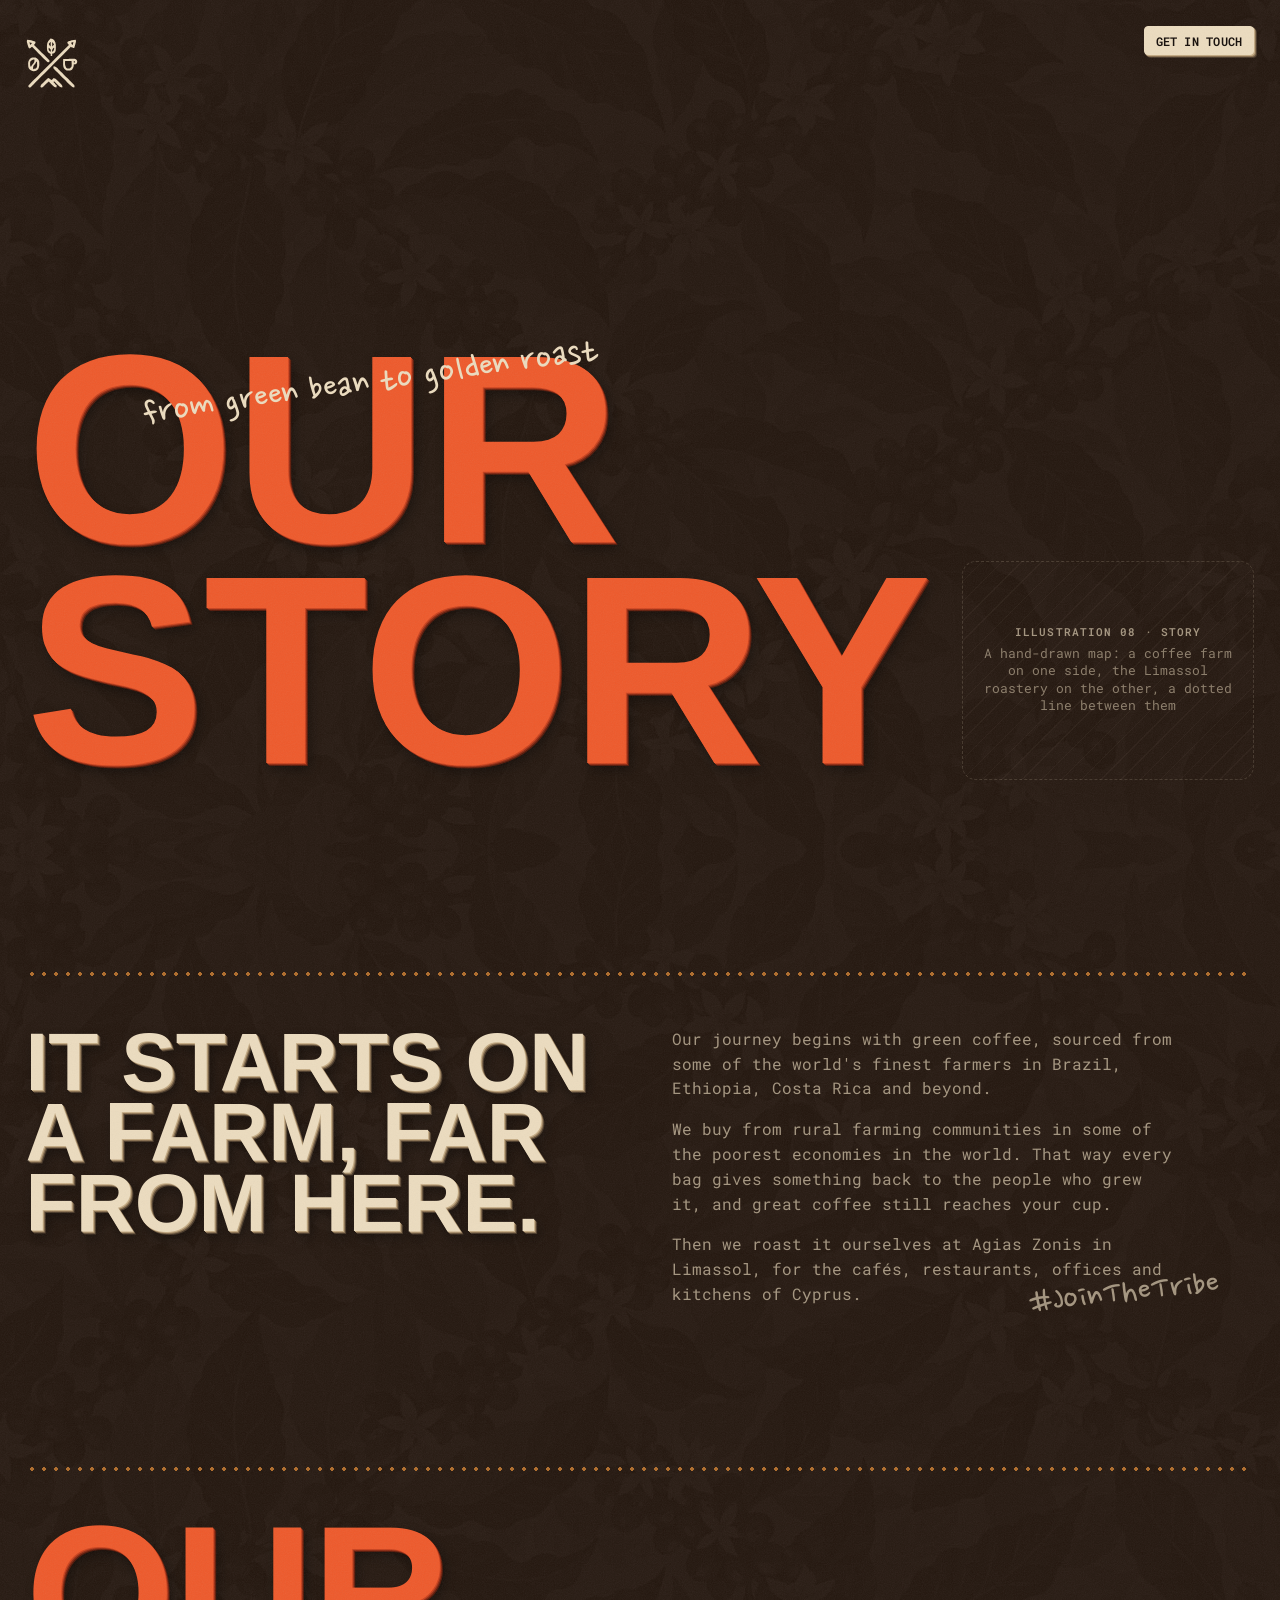
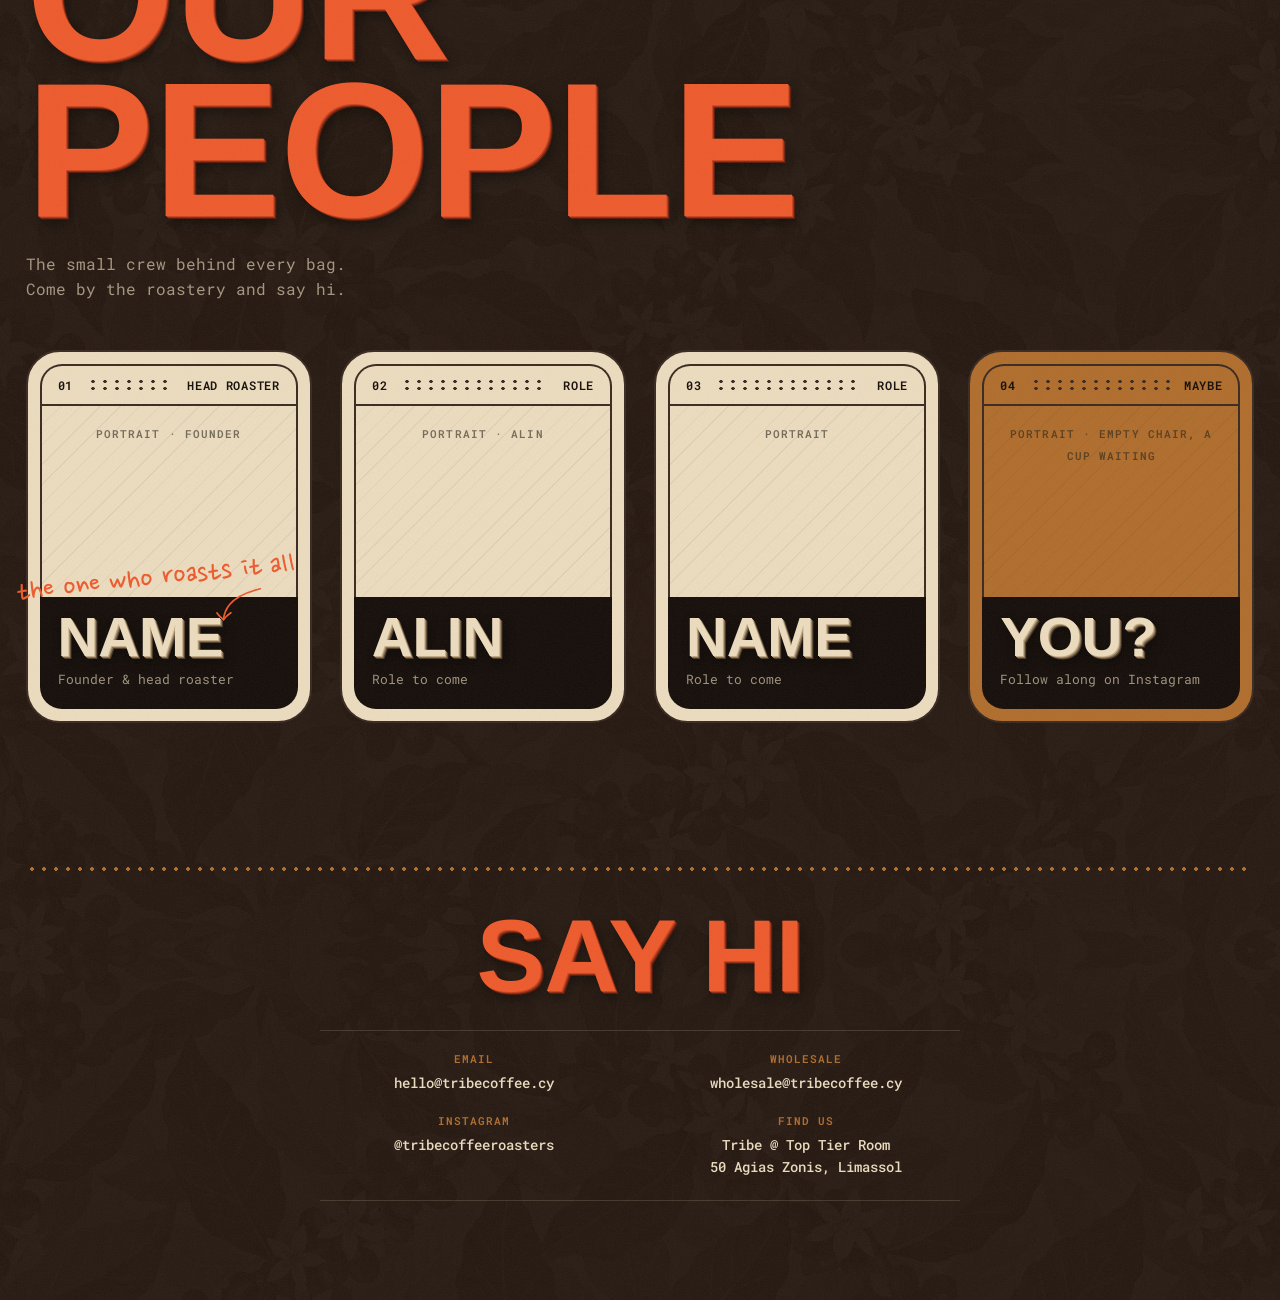
==== story.html @ 5189a571 "Solid title colours, Cyprus flag, Kaimakki credit; remove footer leaves, hero sticker and duplicate " ====
<!doctype html>
<html lang="en">
<head>
  <meta charset="utf-8">
  <meta name="viewport" content="width=device-width, initial-scale=1">
  <title>Our story · Tribe Coffee Roasters</title>
  <meta name="description" content="How Tribe sources green coffee from the world's farmers and roasts it in Limassol, and the people who do it.">
  <meta name="theme-color" content="#22160f">
  <link rel="preconnect" href="https://fonts.googleapis.com">
  <link rel="preconnect" href="https://fonts.gstatic.com" crossorigin>
  <link rel="stylesheet" href="https://fonts.googleapis.com/css2?family=Roboto+Mono:wght@400;500;600&family=Nanum+Pen+Script&display=swap">
  <link rel="stylesheet" href="styles.css">
  <!-- Motion runs only when wanted: off for reduced motion and for ?nomotion=1 -->
  <script>if(!/nomotion/.test(location.search)&&!matchMedia('(prefers-reduced-motion: reduce)').matches)document.documentElement.classList.add('motion')</script>
</head>
<body>

  <header class="nav">
    <a class="nav__logo" href="index.html" aria-label="Tribe Coffee Roasters, home">
      <img src="assets/tribe-mark.svg" alt="" width="76" height="74">
    </a>
    <a class="tag tag--solid" href="#contact">Get in touch</a>
  </header>

  <main>

    <!-- STORY -->
    <section class="story-hero">
      <h1 class="display story-hero__word">Our<br>story</h1>
      <div class="ph story-hero__art">
        <span class="ph__label">Illustration 08 · Story</span>
        <span class="ph__brief">A hand-drawn map: a coffee farm on one side, the Limassol roastery on the other, a dotted line between them</span>
      </div>
      <p class="hand story-hero__hand">from green bean to golden roast</p>
    </section>

    <!-- TODO: copy drafted from Tribe's own bag, Facebook and Instagram wording; needs their OK -->
    <section class="story">
      <div class="dots" aria-hidden="true"></div>
      <div class="story__grid">
        <p class="story__lede">It starts on a farm, far from here.</p>
        <div class="story__body">
          <p>Our journey begins with green coffee, sourced from some of the world's finest farmers in Brazil, Ethiopia, Costa Rica and beyond.</p>
          <p>We buy from rural farming communities in some of the poorest economies in the world. That way every bag gives something back to the people who grew it, and great coffee still reaches your cup.</p>
          <p>Then we roast it ourselves at Agias Zonis in Limassol, for the cafés, restaurants, offices and kitchens of Cyprus.</p>
          <p class="hand story__hand">#JoinTheTribe</p>
        </div>
      </div>
    </section>

    <!-- OUR PEOPLE: same card as the beans -->
    <section class="people" id="people">
      <div class="dots" aria-hidden="true"></div>
      <div class="section-head">
        <h2 class="display">Our people</h2>
        <p class="section-head__lede">The small crew behind every bag. Come by the roastery and say hi.</p>
      </div>

      <!-- TODO: real names, roles and portraits -->
      <div class="beans__grid people__grid">
        <article class="bean">
          <div class="bean__panel">
            <div class="bean__bar"><span>01</span><span class="bean__grip"></span><span>Head roaster</span></div>
            <div class="ph ph--light bean__art"><span class="ph__label">Portrait · founder</span></div>
            <div class="bean__foot">
              <h3 class="bean__name">Name</h3>
              <p class="bean__notes">Founder & head roaster</p>
            </div>
          </div>
          <p class="hand bean__hand">the one who roasts it all
            <svg class="arrow" viewBox="0 0 90 60" aria-hidden="true"><path pathLength="1" d="M84 6c-14 2-40 6-56 22-7 7-11 15-13 24"/><path pathLength="1" d="M5 40c3 5 6 9 10 13 4-5 8-8 14-11"/></svg>
          </p>
        </article>

        <article class="bean">
          <div class="bean__panel">
            <div class="bean__bar"><span>02</span><span class="bean__grip"></span><span>Role</span></div>
            <div class="ph ph--light bean__art"><span class="ph__label">Portrait · Alin</span></div>
            <div class="bean__foot">
              <h3 class="bean__name">Alin</h3>
              <p class="bean__notes">Role to come</p>
            </div>
          </div>
        </article>

        <article class="bean">
          <div class="bean__panel">
            <div class="bean__bar"><span>03</span><span class="bean__grip"></span><span>Role</span></div>
            <div class="ph ph--light bean__art"><span class="ph__label">Portrait</span></div>
            <div class="bean__foot">
              <h3 class="bean__name">Name</h3>
              <p class="bean__notes">Role to come</p>
            </div>
          </div>
        </article>

        <a class="bean bean--you" href="https://www.instagram.com/tribecoffeeroasters/" target="_blank" rel="noopener">
          <div class="bean__panel">
            <div class="bean__bar"><span>04</span><span class="bean__grip"></span><span>Maybe</span></div>
            <div class="ph ph--light bean__art"><span class="ph__label">Portrait · empty chair, a cup waiting</span></div>
            <div class="bean__foot">
              <h3 class="bean__name">You?</h3>
              <p class="bean__notes">Follow along on Instagram</p>
            </div>
          </div>
        </a>
      </div>
    </section>

  </main>

  <footer class="foot" id="contact">
    <div class="dots" aria-hidden="true"></div>
    <div class="foot__top">
      <h2 class="display foot__word">Say hi</h2>
    </div>

    <dl class="foot__grid">
      <!-- TODO: real emails -->
      <div><dt>Email</dt><dd><a href="mailto:hello@tribecoffee.cy">hello@tribecoffee.cy</a></dd></div>
      <div><dt>Wholesale</dt><dd><a href="mailto:wholesale@tribecoffee.cy">wholesale@tribecoffee.cy</a></dd></div>
      <div><dt>Instagram</dt><dd><a href="https://www.instagram.com/tribecoffeeroasters/" target="_blank" rel="noopener">@tribecoffeeroasters</a></dd></div>
      <div><dt>Find us</dt><dd><a href="https://maps.google.com/?cid=18486916382164832" target="_blank" rel="noopener">Tribe @ Top Tier Room<br>50 Agias Zonis, Limassol</a></dd></div>
    </dl>

    <div class="foot__base">
      <img src="assets/tribe-mark.svg" alt="Tribe Coffee Roasters" width="30" height="29">
      <p class="foot__legal">© 2026 Tribe Coffee Roasters · Roasted in Limassol</p>
      <p class="foot__legal">Website baked by <a href="https://kaimakki.com" target="_blank" rel="noopener">Kaimakki Studio</a></p>
    </div>
  </footer>

  <script src="motion.js"></script>

</body>
</html>
---- styles.css ----
/* Spektra is a commercial font (Krista Likar & Alja Herlah). The files in fonts/
   are kept out of git until a web licence is confirmed. */
@font-face {
  font-family: "Spektra";
  src: local("Spektra Condensed Bold"), url("fonts/Spektra-CondensedBold.ttf") format("truetype");
  font-weight: 700;
  font-style: normal;
  font-display: swap;
}
@font-face {
  font-family: "Spektra";
  src: local("Spektra Condensed Bold Italic"), url("fonts/Spektra-CondensedBoldItalic.ttf") format("truetype");
  font-weight: 700;
  font-style: italic;
  font-display: swap;
}

:root {
  /* Palette: vermilion orange, sandy beige, caramel, dark chocolate brown */
  --canvas: #22160f;
  --raised: #2d1f16;
  --ink: #3a2a21;
  --cream: #ecdcbf;
  --cream-dim: rgba(236, 220, 191, 0.64);
  --cream-faint: rgba(236, 220, 191, 0.16);
  --caramel: #b06d2c;
  --orange: #ee5a2c;
  --black: #140d09;

  /* Motion */
  --ease-out: cubic-bezier(0.22, 1, 0.36, 1);
  --ease-in-out: cubic-bezier(0.65, 0, 0.35, 1);
  --ease-in: cubic-bezier(0.55, 0, 1, 0.45);
  --ease-spring: cubic-bezier(0.34, 1.56, 0.64, 1);

  --f-display: "Spektra", "Arial Narrow", Impact, sans-serif;
  --f-body: "Roboto Mono", ui-monospace, monospace;
  --f-hand: "Nanum Pen Script", cursive;

  /* Stacked shadows that give Spektra a little depth */
  --shade-1: #c9431f;
  --shade-2: #8f2c14;
  --shade-3: #561a0b;

  --gutter: clamp(16px, 2vw, 32px);
  --section: clamp(88px, 11vw, 160px);

  /* Paper grain, drawn once as a static tile */
  --grain: url("data:image/svg+xml,%3Csvg xmlns='http://www.w3.org/2000/svg' width='240' height='240'%3E%3Cfilter id='n'%3E%3CfeTurbulence type='fractalNoise' baseFrequency='.9' numOctaves='3' stitchTiles='stitch'/%3E%3CfeColorMatrix type='saturate' values='0'/%3E%3C/filter%3E%3Crect width='100%25' height='100%25' filter='url(%23n)'/%3E%3C/svg%3E");

  color-scheme: dark;
}

*, *::before, *::after { box-sizing: border-box; }

html { scroll-behavior: smooth; }

body {
  margin: 0;
  /* Coffee-plant print made on Higgsfield, toned just above the page colour */
  background: var(--canvas) url("assets/coffee-leaves.jpg") top center / max(100%, 1100px) auto repeat-y;
  color: var(--cream);
  font: 400 14px/1.55 var(--f-body);
  -webkit-font-smoothing: antialiased;
}

/* Grain over the whole page; it scrolls with the page, nothing animates */
body::after {
  content: "";
  position: absolute;
  inset: 0;
  background: var(--grain);
  opacity: 0.07;
  pointer-events: none;
  z-index: 100;
}
body { position: relative; }

a { color: inherit; }
img { display: block; max-width: 100%; }
h1, h2, h3, p, ol, dl, dd { margin: 0; }

.sr-only {
  position: absolute; width: 1px; height: 1px; overflow: hidden;
  clip: rect(0 0 0 0); white-space: nowrap;
}

/* ---------- Shared bits ---------- */

.tag {
  display: inline-flex;
  align-items: center;
  padding: 8px 11px 7px;
  border: 1.5px solid var(--cream);
  border-radius: 4px;
  background: var(--canvas);
  color: var(--cream);
  font: 600 12px/1 var(--f-body);
  letter-spacing: 0.02em;
  text-transform: uppercase;
  text-decoration: none;
  white-space: nowrap;
}
a.tag:hover { background: var(--orange); border-color: var(--orange); }
.tag--solid { background: var(--cream); color: var(--black); }
a.tag--solid:hover { color: var(--cream); }
.tag--quiet { border-color: var(--caramel); color: var(--cream-dim); }

.btn {
  display: inline-flex;
  align-items: center;
  padding: 14px 20px 13px;
  border: 1.5px solid var(--orange);
  border-radius: 6px;
  background: var(--orange);
  color: var(--cream);
  font: 600 14px/1 var(--f-body);
  letter-spacing: 0.02em;
  text-transform: uppercase;
  text-decoration: none;
}
.btn:hover { background: var(--cream); border-color: var(--cream); color: var(--black); }
.btn--ghost { background: transparent; border-color: var(--caramel); }

/* Same stepped depth as the titles */
.tag, .btn {
  --s1: #c4ab84;
  --s2: #8a7152;
  --s3: #4a3a2a;
  box-shadow: 1px 1px 0 var(--s1), 2px 2px 0 var(--s2), 3px 3px 0 var(--s3);
  transition: background-color 0.2s var(--ease-out), color 0.2s var(--ease-out), border-color 0.2s var(--ease-out),
    transform 0.18s var(--ease-out), box-shadow 0.18s var(--ease-out);
}
.btn, a.tag:hover { --s1: #c9431f; --s2: #8f2c14; --s3: #561a0b; }
.btn--ghost, .tag--quiet { --s1: #8a5321; --s2: #5e3816; --s3: #38200c; }
.btn:hover { --s1: #c4ab84; --s2: #8a7152; --s3: #4a3a2a; }
@media (hover: hover) and (pointer: fine) {
  a.tag:hover, .btn:hover {
    transform: translate(-1px, -1px);
    box-shadow: 1px 1px 0 var(--s1), 2px 2px 0 var(--s2), 3px 3px 0 var(--s3), 4px 4px 0 var(--s3);
  }
}
a.tag:active, .btn:active {
  transform: translate(2px, 2px);
  box-shadow: 1px 1px 0 var(--s1);
  transition-duration: 0.08s;
}

.display {
  font: 700 clamp(84px, 15vw, 240px)/0.82 var(--f-display);
  text-transform: uppercase;
  letter-spacing: -0.005em;
  color: var(--orange);
}

/* Spektra titles: solid colour, stepped shadows for depth */
.display, .step__word, .bean__name, .buy__title, .story__lede {
  color: var(--orange);
  text-shadow: 1px 1px 0 var(--shade-1), 2px 2px 0 var(--shade-2), 3px 3px 0 var(--shade-3), 4px 6px 12px rgba(0, 0, 0, 0.45);
}

/* Beige titles shade towards brown */
.step__word, .bean__name, .buy__card:first-child .buy__title, .story__lede {
  color: var(--cream);
  --shade-1: #c4ab84;
  --shade-2: #8a7152;
  --shade-3: #4a3a2a;
}
/* Source, Roast, Pour: caramel, beige, orange */
.step:nth-child(1) .step__word {
  color: var(--caramel);
  --shade-1: #8a5321;
  --shade-2: #5e3816;
  --shade-3: #38200c;
}
.step:nth-child(3) .step__word, .buy__card:nth-child(2) .buy__title {
  color: var(--orange);
  --shade-1: #c9431f;
  --shade-2: #8f2c14;
  --shade-3: #561a0b;
}

.eyebrow {
  font: 600 12px/1 var(--f-body);
  letter-spacing: 0.04em;
  text-transform: uppercase;
  color: var(--caramel);
}

/* Handwritten notes sit on top of the interface, as if pencilled onto it */
.hand {
  position: absolute;
  z-index: 5;
  font: 400 clamp(29px, 2.5vw, 38px)/1 var(--f-hand);
  color: var(--orange);
  white-space: nowrap;
  pointer-events: none;
}

.arrow {
  width: 64px;
  height: auto;
  fill: none;
  stroke: currentColor;
  stroke-width: 3;
  stroke-linecap: round;
  stroke-linejoin: round;
}

/* The dotted grip from the moodboard's window bar, used as a section rule */
.dots {
  height: 10px;
  margin: 0 var(--gutter);
  background: radial-gradient(circle, var(--caramel) 1.6px, transparent 2px) 0 0 / 12px 10px;
}

.section-head {
  display: flex;
  align-items: flex-end;
  justify-content: space-between;
  gap: 24px 48px;
  flex-wrap: wrap;
  padding: 40px var(--gutter) 48px;
}
.section-head__lede { max-width: 32ch; color: var(--cream-dim); font-size: 16px; }

/* Illustration placeholder: swap each for an <img> when the art is ready */
.ph {
  display: flex;
  flex-direction: column;
  align-items: center;
  justify-content: center;
  gap: 8px;
  padding: 16px;
  border: 1.5px dashed var(--cream-faint);
  border-radius: 14px;
  background: repeating-linear-gradient(135deg, transparent 0 13px, rgba(236, 220, 191, 0.045) 13px 14px);
  color: var(--cream-dim);
  text-align: center;
}
.ph__label {
  font: 600 11px/1 var(--f-body);
  letter-spacing: 0.1em;
  text-transform: uppercase;
}
.ph__brief { max-width: 34ch; font-size: 13px; line-height: 1.35; opacity: 0.8; }
.ph--light {
  border-color: rgba(36, 33, 24, 0.35);
  background: repeating-linear-gradient(135deg, transparent 0 13px, rgba(36, 33, 24, 0.06) 13px 14px);
  color: rgba(36, 33, 24, 0.6);
}

/* ---------- Nav ---------- */

.nav {
  position: fixed;
  inset: 0 0 auto;
  z-index: 50;
  display: flex;
  justify-content: space-between;
  align-items: flex-start;
  padding: var(--gutter);
  pointer-events: none;
}
.nav > * { pointer-events: auto; }
.nav__logo { width: 52px; }

/* ---------- Hero ---------- */

.hero {
  position: relative;
  height: 100vh;
  height: 100svh;
  min-height: 620px;
  overflow: hidden;
  background: radial-gradient(120% 80% at 50% 110%, rgba(52, 34, 22, 0.6) 0%, transparent 60%);
}

.hero__word {
  position: absolute;
  top: max(1vw, 10px);
  left: 0;
  right: 0;
  margin: 0;
  font: 700 min(62vw, 92svh)/1 var(--f-display);
  letter-spacing: -0.01em;
  text-align: center;
  color: var(--orange);
  /* same stepped depth, scaled up for the giant word */
  text-shadow: 0.003em 0.003em 0 var(--shade-1), 0.006em 0.006em 0 var(--shade-2), 0.009em 0.009em 0 var(--shade-3), 0.012em 0.018em 0.03em rgba(0, 0, 0, 0.5);
  user-select: none;
}

.hero__art {
  position: absolute;
  left: 50%;
  bottom: 0;
  width: min(62vw, 920px);
  height: 62%;
  transform: translateX(-50%);
  border-bottom: 0;
  justify-content: flex-start;
  padding-top: 28px;
  border-radius: 18px 18px 0 0;
  background-color: rgba(13, 12, 10, 0.55);
}

.hero__foot {
  position: absolute;
  left: 0;
  right: 0;
  bottom: var(--gutter);
  display: flex;
  justify-content: space-between;
  align-items: center;
  padding: 0 var(--gutter);
}

.hero__live { gap: 9px; color: var(--cream); }
.flag { width: 18px; height: 12px; flex-shrink: 0; }
.pulse {
  position: relative;
  width: 8px;
  height: 8px;
  border-radius: 50%;
  background: var(--orange);
}
/* the ring animates transform and opacity only, on its own layer */
.pulse::after {
  content: "";
  position: absolute;
  inset: 0;
  border-radius: 50%;
  background: var(--orange);
  animation: pulse 1.8s ease-out infinite;
}
@keyframes pulse {
  from { transform: scale(1); opacity: 0.7; }
  to { transform: scale(2.8); opacity: 0; }
}

/* ---------- What we do ---------- */

.steps { padding-top: var(--section); }
.steps .eyebrow { padding: 40px var(--gutter) 0; }

.steps__list {
  list-style: none;
  display: grid;
  grid-template-columns: repeat(3, 1fr);
  gap: 32px;
  padding: 32px var(--gutter) 0;
}
.step { position: relative; }
.step__art { aspect-ratio: 4 / 3; margin-bottom: 20px; }
.step__word {
  font: 700 clamp(72px, 9vw, 150px)/0.82 var(--f-display);
  text-transform: uppercase;
}
.step p:not(.hand) { max-width: 30ch; margin-top: 14px; color: var(--cream-dim); }
.step__aside {
  top: 5%;
  right: 6%;
  transform: rotate(-9deg);
}

/* ---------- Beans: cards drawn like the moodboard widget ---------- */

.beans { padding-top: var(--section); }

.beans__grid {
  display: grid;
  grid-template-columns: repeat(3, 1fr);
  gap: 56px 28px;
  padding: 0 var(--gutter);
}

.bean { position: relative; }
.bean__panel {
  padding: 12px;
  border: 2px solid var(--ink);
  border-radius: 34px;
  background: var(--cream);
  color: var(--black);
  transition: transform 0.5s var(--ease-out);
}
@media (hover: hover) and (pointer: fine) {
  .bean:hover .bean__panel { transform: translateY(-8px) rotate(-1.2deg); }
}
.bean:active .bean__panel {
  transform: translateY(-3px) rotate(-0.6deg) scale(0.985);
  transition-duration: 0.15s;
}

.bean__bar {
  display: flex;
  align-items: center;
  gap: 14px;
  padding: 12px 16px;
  border: 2px solid var(--ink);
  border-bottom: 0;
  border-radius: 22px 22px 0 0;
  font: 600 12px/1 var(--f-body);
  letter-spacing: 0.06em;
  text-transform: uppercase;
}
.bean__grip {
  flex: 1;
  height: 14px;
  background: radial-gradient(circle, var(--ink) 1.5px, transparent 1.9px) 0 0 / 12px 7px;
}
.bean__art {
  display: block;
  width: 100%;
  height: auto;
  aspect-ratio: 1400 / 1045; /* the renders' own shape, so nothing is cropped */
  object-fit: cover;
  border-radius: 0;
  border: 2px solid var(--ink);
  border-bottom: 0;
}
.bean__panel { position: relative; }
.bean__open {
  position: absolute;
  inset: 0;
  z-index: 1;
  border: 0;
  border-radius: inherit;
  background: none;
  cursor: pointer;
}
.bean__open:focus-visible { outline: 3px solid var(--orange); outline-offset: 4px; }

/* ---------- Product popup ---------- */

.bean-dialog {
  width: min(980px, calc(100% - 32px));
  max-height: calc(100% - 32px);
  padding: 12px;
  border: 2px solid var(--ink);
  border-radius: 34px;
  background: var(--cream);
  color: var(--black);
}
.bean-dialog::backdrop { background: rgba(0, 0, 0, 0.72); }
.bean-dialog__bar {
  display: flex;
  align-items: center;
  gap: 14px;
  padding: 8px 16px;
  border: 2px solid var(--ink);
  border-bottom: 0;
  border-radius: 22px 22px 0 0;
  font: 600 12px/1 var(--f-body);
  letter-spacing: 0.02em;
  text-transform: uppercase;
}
.bean-dialog__bar form { display: contents; }
.bean-dialog__close {
  padding: 0 4px;
  border: 0;
  background: none;
  color: var(--black);
  font: 400 30px/1 var(--f-body);
  cursor: pointer;
}
.bean-dialog__body {
  display: grid;
  grid-template-columns: 1.25fr 1fr;
  border: 2px solid var(--ink);
  border-radius: 0 0 22px 22px;
  overflow: hidden;
}
.bean-dialog__art .bean__art { height: 100%; border: 0; }
.bean-dialog__info {
  display: flex;
  flex-direction: column;
  justify-content: flex-end;
  gap: 16px;
  padding: 28px;
  background: var(--black);
  color: var(--cream);
}
.bean-dialog__info .bean__name { font-size: clamp(64px, 7vw, 112px); white-space: normal; }
.bean-dialog__notes { color: var(--cream-dim); font-size: 15px; }
.bean-dialog__actions { display: flex; flex-wrap: wrap; gap: 10px; margin-top: 8px; }
.bean__foot {
  padding: 16px 18px 20px;
  border-radius: 0 0 22px 22px;
  background: var(--black);
  color: var(--cream);
}
.bean__name {
  font: 700 clamp(56px, 5.6vw, 92px)/0.85 var(--f-display);
  text-transform: uppercase;
  white-space: nowrap;
}
.bean__notes { margin-top: 8px; color: var(--cream-dim); font-size: 13px; }

.bean__hand {
  bottom: 92px;
  right: 5%;
  text-align: right;
  transform: rotate(-6deg);
}
.bean__hand .arrow { display: block; width: 52px; margin: 2px 34px 0 auto; }
.bean__hand--alt { top: auto; bottom: 64px; right: 16px; transform: rotate(-5deg); }

/* Pencil underline under Brazil */
.bean__foot { position: relative; }
.scribble {
  position: absolute;
  left: 14px;
  top: calc(16px + clamp(56px, 5.6vw, 92px) * 0.84);
  width: 58%;
  height: 14px;
  fill: none;
  stroke: var(--orange);
  stroke-width: 3;
  stroke-linecap: round;
  pointer-events: none;
}

/* ---------- How to buy ---------- */

.buy { padding-top: var(--section); }

.buy__grid {
  display: grid;
  grid-template-columns: 1fr 1fr;
  gap: 28px;
  padding: 0 var(--gutter);
}
.buy__card {
  position: relative;
  display: flex;
  flex-direction: column;
  gap: 20px;
  padding: clamp(24px, 3vw, 44px);
  border: 1.5px solid var(--cream-faint);
  border-radius: 34px;
  background: var(--raised);
}
.buy__card > .tag { align-self: flex-start; }
.buy__title {
  font: 700 clamp(64px, 7.4vw, 124px)/0.84 var(--f-display);
  text-transform: uppercase;
}
.buy__card > p:not(.tag):not(.hand) { color: var(--cream-dim); }
.buy__art { aspect-ratio: 16 / 9; }
.buy__actions { display: flex; flex-wrap: wrap; gap: 10px; }
/* Inside the card, clear of its border so they stay legible */
.buy__card:first-child .buy__hand { top: clamp(26px, 3vw, 44px); right: clamp(24px, 3vw, 44px); transform: rotate(-5deg); }
.buy__card:nth-child(2) .buy__hand { bottom: clamp(30px, 3.4vw, 50px); right: clamp(24px, 3vw, 44px); transform: rotate(-4deg); }

/* ---------- Footer ---------- */

.foot {
  position: relative;
  overflow: hidden;
  padding-top: var(--section);
  padding-bottom: 48px;
}
/* Contact sits in the middle half */
.foot__top, .foot__grid, .foot__base { width: 50%; margin-inline: auto; }
.foot__top { padding-top: 40px; text-align: center; }
.foot__word { font-size: clamp(56px, 8vw, 124px); }

.foot__grid {
  display: grid;
  grid-template-columns: 1fr 1fr;
  gap: 22px 24px;
  margin-top: 32px;
  padding: 22px 0;
  text-align: center;
  border-top: 1.5px solid var(--cream-faint);
  border-bottom: 1.5px solid var(--cream-faint);
}
.foot__grid dt {
  margin-bottom: 8px;
  font: 600 11px/1 var(--f-body);
  letter-spacing: 0.1em;
  text-transform: uppercase;
  color: var(--caramel);
}
.foot__grid dd { font-size: 14px; font-weight: 500; overflow-wrap: anywhere; }
.foot__grid a { text-decoration: none; }
.foot__grid a:hover { color: var(--orange); }

.foot__base {
  display: flex;
  flex-wrap: wrap;
  align-items: center;
  justify-content: center;
  gap: 8px 14px;
  padding: 22px 0 0;
}
.foot__base img { width: 30px; }
.foot__legal { color: var(--cream-dim); font-size: 12px; }
.foot__legal a { color: var(--cream); text-decoration: none; }
.foot__legal a:hover { color: var(--orange); }

/* ---------- Our story page ---------- */


.story-hero {
  position: relative;
  display: grid;
  grid-template-columns: 1.1fr 1fr;
  align-items: end;
  gap: 32px;
  min-height: 92vh;
  min-height: 92svh;
  padding: 140px var(--gutter) 48px;
}
.story-hero__word { font-size: clamp(120px, 21vw, 360px); }
.story-hero__art { aspect-ratio: 4 / 3; }
.story-hero__hand {
  left: calc(var(--gutter) + 9vw);
  top: 44%;
  font-size: clamp(34px, 3.2vw, 48px);
  transform: rotate(-8deg);
  color: var(--cream);
}

.story { padding-top: var(--section); }
.story__grid {
  display: grid;
  grid-template-columns: 1fr 1fr;
  gap: 40px 64px;
  padding: 48px var(--gutter) 0;
}
.story__lede {
  font: 700 clamp(56px, 6.4vw, 108px)/0.86 var(--f-display);
  text-transform: uppercase;
}
.story__body p { max-width: 50ch; margin-bottom: 1em; font-size: 16px; color: var(--cream-dim); }
.story__body { position: relative; }
.story__body .story__hand { right: 6%; bottom: -30px; font-size: clamp(32px, 3vw, 44px); transform: rotate(-6deg); }

.people { padding-top: var(--section); }
.people__grid { grid-template-columns: repeat(4, 1fr); }
.people__grid .bean__name { font-size: clamp(48px, 4.4vw, 76px); }
.people__grid .bean__bar span:last-child { white-space: nowrap; }
.bean--you { text-decoration: none; color: inherit; }
.bean--you .bean__panel { background: var(--caramel); }

/* ---------- Smaller screens ---------- */

@media (max-width: 1000px) {
  .beans__grid, .people__grid { grid-template-columns: repeat(2, 1fr); }
  .story-hero, .story__grid { grid-template-columns: 1fr; }
  .buy__grid { grid-template-columns: 1fr; }
}

@media (max-width: 720px) {
  .nav__logo { width: 44px; }

  .hero__word { top: 84px; font-size: 60vw; }
  .hero__art { width: calc(100% - 2 * var(--gutter)); height: 58%; }

  .steps__list { grid-template-columns: 1fr; gap: 56px; }

  .beans__grid, .people__grid { grid-template-columns: 1fr; }
  .story-hero { padding-top: 120px; }
  .story-hero__hand { top: 30%; }
  .bean-dialog__body { grid-template-columns: 1fr; }
  .bean-dialog__art .bean__art { height: auto; }

  .foot__top, .foot__grid, .foot__base { width: calc(100% - 2 * var(--gutter)); }
  .foot__grid { grid-template-columns: 1fr; }
  .foot__base { flex-wrap: wrap; }
}

/* ---------- Motion (only with .motion on <html>; see the <head> script) ---------- */

/* Hero on load: letters rise, the art fades up, labels arrive */
@keyframes rise-in { from { opacity: 0; transform: translateY(0.28em); } }
@keyframes fade-in { from { opacity: 0; } }
@keyframes art-in { from { opacity: 0; transform: translateX(-50%) translateY(48px); } }

.motion .hero__word .ltr { animation: rise-in 1.1s var(--ease-out) backwards; animation-delay: calc(80ms + var(--i) * 70ms); }
.motion .hero__art { animation: art-in 1.2s var(--ease-out) 0.45s backwards; }
.motion .nav > *, .motion .hero__foot > * { animation: fade-in 0.8s var(--ease-out) backwards; animation-delay: 1.05s; }
.motion .nav > :last-child, .motion .hero__foot > :nth-child(2) { animation-delay: 1.15s; }

/* Scroll reveals: motion.js tags elements and adds .is-in as they come into view */
.motion [data-reveal] {
  opacity: 0;
  transform: translateY(28px);
  transition: opacity 0.7s var(--ease-out), transform 0.9s var(--ease-out);
  transition-delay: calc(var(--i, 0) * 90ms);
}
.motion [data-reveal="line"] { opacity: 1; transform: scaleX(0); transform-origin: left; transition: transform 1.2s var(--ease-in-out); }
.motion [data-reveal].is-in { opacity: 1; transform: none; }

/* Handwriting writes itself on, left to right, then its arrow draws */
.hand, .hand-mark { --hand-delay: calc(var(--i, 0) * 90ms + 0.6s); }
.motion .hand {
  clip-path: inset(-40% 100% -40% -10%);
  transition: clip-path 0.9s var(--ease-in-out) var(--hand-delay);
}
.motion .hand.is-in { clip-path: inset(-40% -10% -40% -10%); }
.motion .hand .arrow path, .motion .hand-mark path {
  stroke-dasharray: 1;
  stroke-dashoffset: 1;
  transition: stroke-dashoffset 0.55s var(--ease-in-out) calc(var(--hand-delay) + 0.75s);
}
.motion .hand .arrow path + path { transition-duration: 0.25s; transition-delay: calc(var(--hand-delay) + 1.25s); }
.motion .hand-mark path { transition-duration: 0.7s; transition-delay: calc(var(--hand-delay) + 1.5s); }
.motion .hand.is-in .arrow path, .motion .hand-mark.is-in path { stroke-dashoffset: 0; }

/* Popup scales in and out; its picture settles and its text follows */
@keyframes dialog-in { from { opacity: 0; transform: translateY(18px) scale(0.97); } }
@keyframes dialog-out { to { opacity: 0; transform: translateY(10px) scale(0.98); } }
@keyframes backdrop-out { to { opacity: 0; } }
@keyframes settle { from { transform: scale(1.06); } }
@keyframes fade-up { from { opacity: 0; transform: translateY(14px); } }
.motion .bean-dialog[open] { animation: dialog-in 0.45s var(--ease-out); }
.motion .bean-dialog[open]::backdrop { animation: fade-in 0.35s var(--ease-out); }
.motion .bean-dialog[open] .bean-dialog__art .bean__art { animation: settle 1s var(--ease-out); }
.motion .bean-dialog[open] .bean-dialog__info > * { animation: fade-up 0.6s var(--ease-out) backwards; }
.motion .bean-dialog[open] .bean-dialog__info > :nth-child(1) { animation-delay: 0.12s; }
.motion .bean-dialog[open] .bean-dialog__info > :nth-child(2) { animation-delay: 0.18s; }
.motion .bean-dialog[open] .bean-dialog__info > :nth-child(3) { animation-delay: 0.24s; }
.motion .bean-dialog.is-closing { animation: dialog-out 0.2s var(--ease-in) forwards; }
.motion .bean-dialog.is-closing::backdrop { animation: backdrop-out 0.2s var(--ease-in) forwards; }

/* Small hover touches */
.nav__logo img { transition: transform 0.5s var(--ease-spring); }
.buy__card { transition: border-color 0.3s var(--ease-out); }
.foot__grid a {
  background: linear-gradient(currentColor, currentColor) 0 100% / 0 1px no-repeat;
  transition: background-size 0.35s var(--ease-out), color 0.2s var(--ease-out);
}
@media (hover: hover) and (pointer: fine) {
  .nav__logo:hover img { transform: rotate(-10deg) scale(1.06); }
  .buy__card:hover { border-color: var(--caramel); }
  .foot__grid a:hover { background-size: 100% 1px; }
}

@media (prefers-reduced-motion: reduce) {
  html { scroll-behavior: auto; }
  * { transition: none !important; }
  .pulse::after { animation: none; }
}
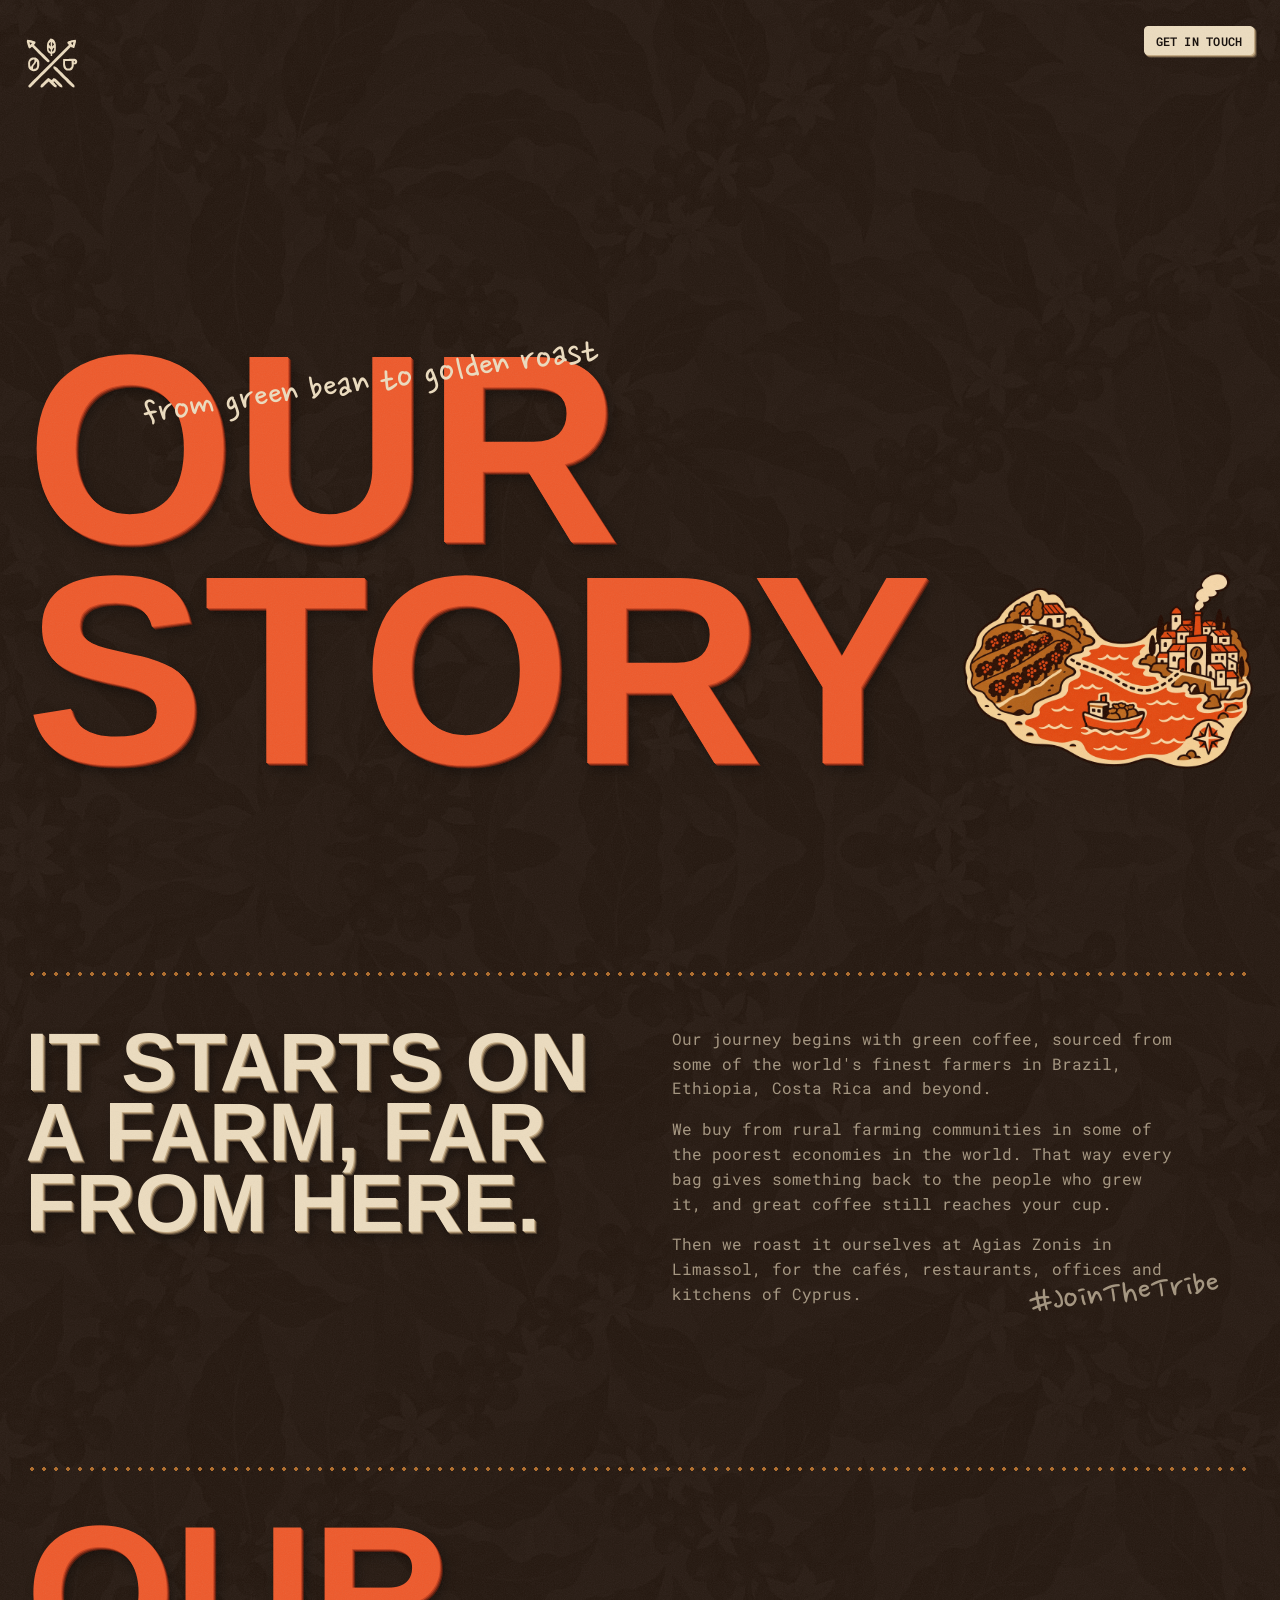
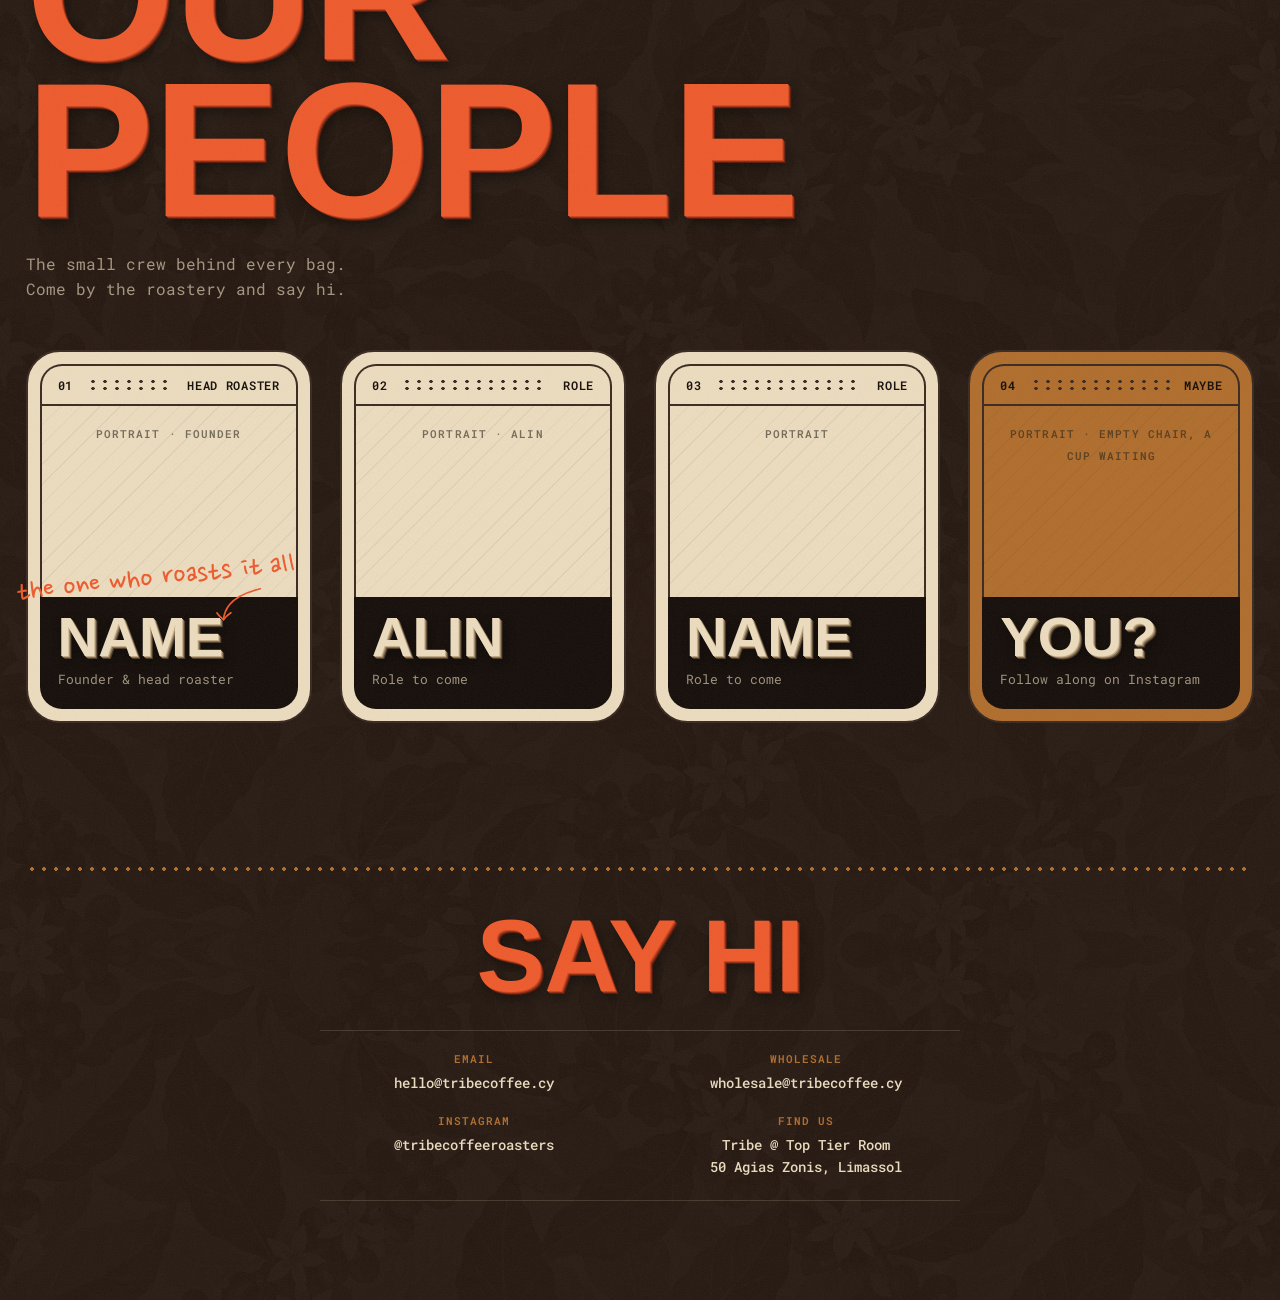
==== commit 19cadc86: "Illustrations in the 70s psychedelic style: hero crew, source/roast/pour, espresso machine, moka pot" ====
--- a/story.html
+++ b/story.html
@@ -27,10 +27,7 @@
     <!-- STORY -->
     <section class="story-hero">
       <h1 class="display story-hero__word">Our<br>story</h1>
-      <div class="ph story-hero__art">
-        <span class="ph__label">Illustration 08 · Story</span>
-        <span class="ph__brief">A hand-drawn map: a coffee farm on one side, the Limassol roastery on the other, a dotted line between them</span>
-      </div>
+      <img class="story-hero__art" src="assets/illustrations/story-map.webp" alt="A map from a hillside coffee farm, across the sea by boat, to the roastery town" width="1600" height="1088">
       <p class="hand story-hero__hand">from green bean to golden roast</p>
     </section>
 
--- a/styles.css
+++ b/styles.css
@@ -291,18 +291,15 @@
   user-select: none;
 }
 
+/* The crew stand in front of the word, cut off at the waist by the hero's bottom edge */
 .hero__art {
   position: absolute;
   left: 50%;
   bottom: 0;
-  width: min(62vw, 920px);
-  height: 62%;
+  width: min(64vw, 1000px, 105svh);
+  max-width: none;
+  height: auto;
   transform: translateX(-50%);
-  border-bottom: 0;
-  justify-content: flex-start;
-  padding-top: 28px;
-  border-radius: 18px 18px 0 0;
-  background-color: rgba(13, 12, 10, 0.55);
 }
 
 .hero__foot {
@@ -352,15 +349,15 @@
   padding: 32px var(--gutter) 0;
 }
 .step { position: relative; }
-.step__art { aspect-ratio: 4 / 3; margin-bottom: 20px; }
+.step__art { display: block; width: 100%; height: auto; aspect-ratio: 4 / 3; object-fit: contain; margin-bottom: 20px; }
 .step__word {
   font: 700 clamp(72px, 9vw, 150px)/0.82 var(--f-display);
   text-transform: uppercase;
 }
 .step p:not(.hand) { max-width: 30ch; margin-top: 14px; color: var(--cream-dim); }
 .step__aside {
-  top: 5%;
-  right: 6%;
+  top: 9%;
+  left: 2%;
   transform: rotate(-9deg);
 }
 
@@ -547,11 +544,10 @@
   text-transform: uppercase;
 }
 .buy__card > p:not(.tag):not(.hand) { color: var(--cream-dim); }
-.buy__art { aspect-ratio: 16 / 9; }
+.buy__art { display: block; width: 100%; height: auto; aspect-ratio: 16 / 9; object-fit: contain; }
 .buy__actions { display: flex; flex-wrap: wrap; gap: 10px; }
 /* Inside the card, clear of its border so they stay legible */
-.buy__card:first-child .buy__hand { top: clamp(26px, 3vw, 44px); right: clamp(24px, 3vw, 44px); transform: rotate(-5deg); }
-.buy__card:nth-child(2) .buy__hand { bottom: clamp(30px, 3.4vw, 50px); right: clamp(24px, 3vw, 44px); transform: rotate(-4deg); }
+.buy__hand { bottom: clamp(30px, 3.4vw, 50px); right: clamp(24px, 3vw, 44px); transform: rotate(-4deg); }
 
 /* ---------- Footer ---------- */
 
@@ -614,7 +610,7 @@
   padding: 140px var(--gutter) 48px;
 }
 .story-hero__word { font-size: clamp(120px, 21vw, 360px); }
-.story-hero__art { aspect-ratio: 4 / 3; }
+.story-hero__art { display: block; width: 100%; height: auto; aspect-ratio: 4 / 3; object-fit: contain; }
 .story-hero__hand {
   left: calc(var(--gutter) + 9vw);
   top: 44%;
@@ -656,8 +652,8 @@
 @media (max-width: 720px) {
   .nav__logo { width: 44px; }
 
-  .hero__word { top: 84px; font-size: 60vw; }
-  .hero__art { width: calc(100% - 2 * var(--gutter)); height: 58%; }
+  .hero__word { top: 26svh; font-size: 60vw; }
+  .hero__art { width: 140%; }
 
   .steps__list { grid-template-columns: 1fr; gap: 56px; }
 
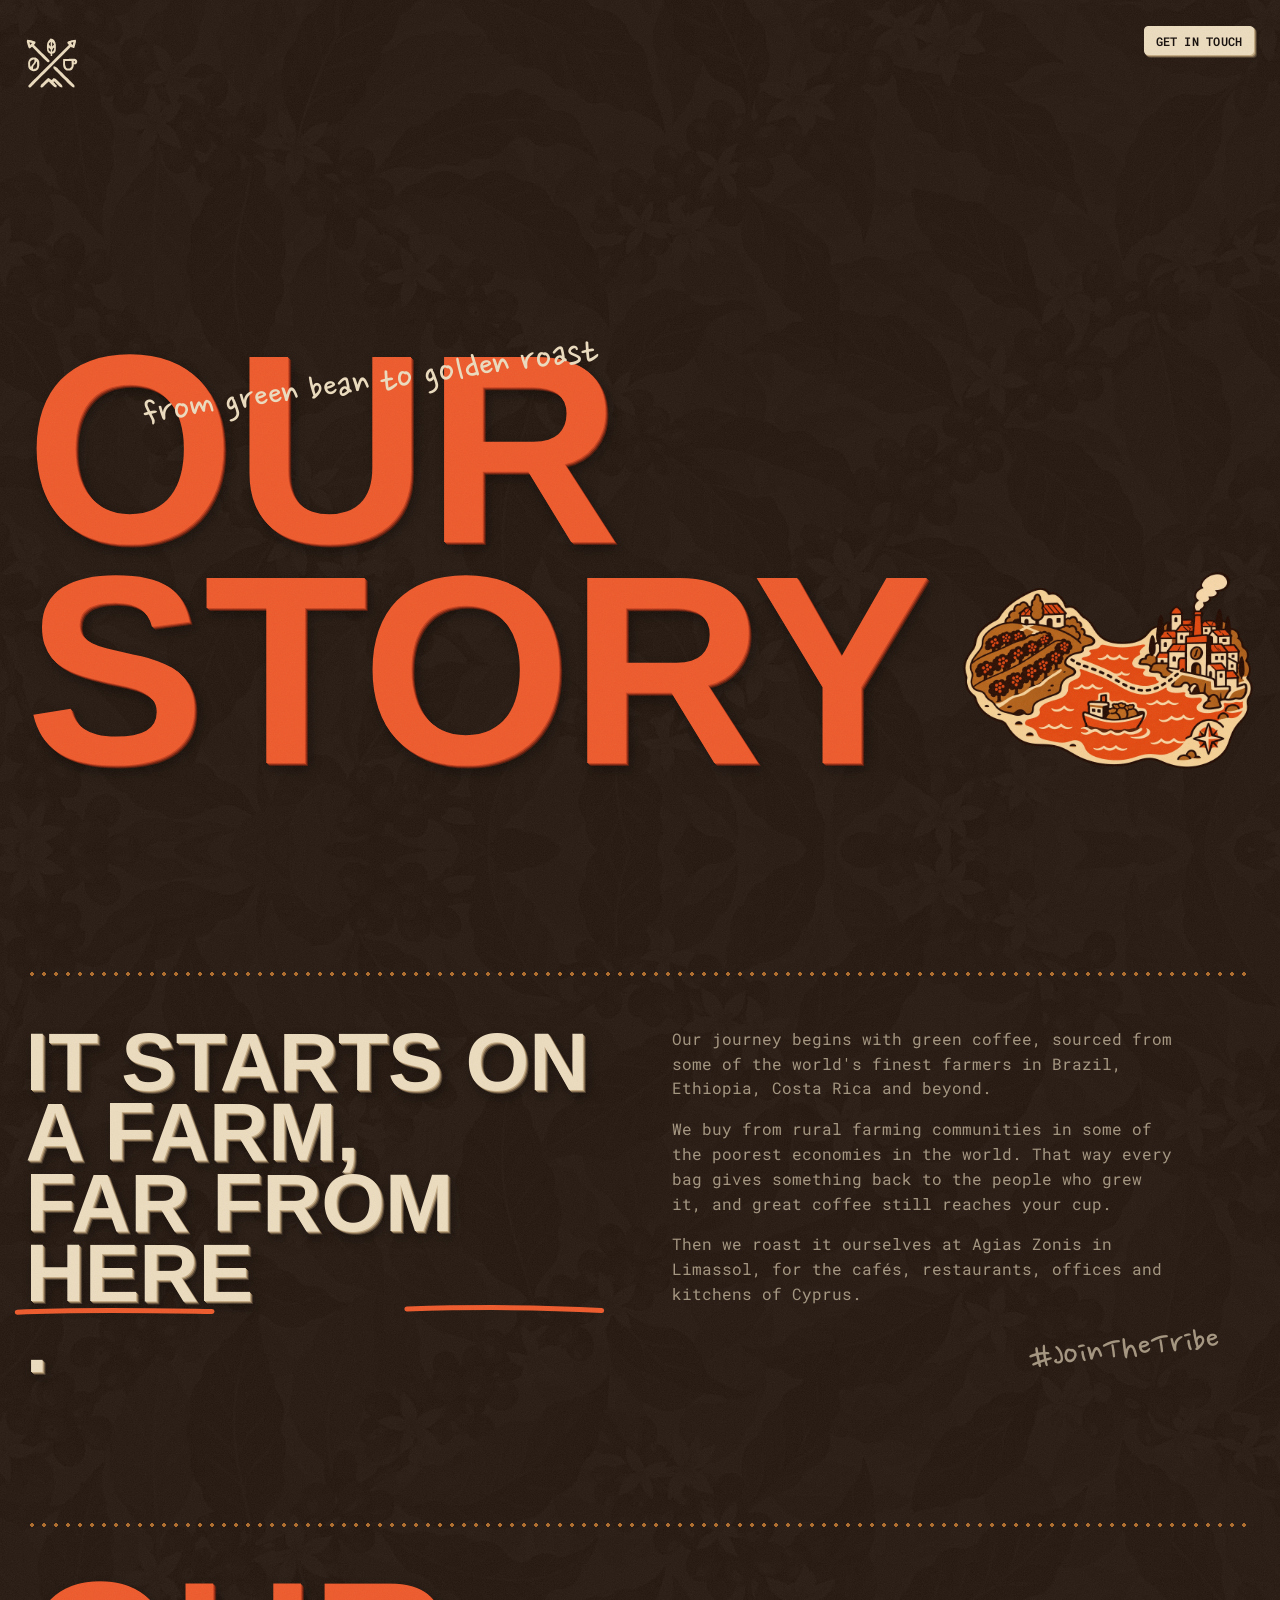
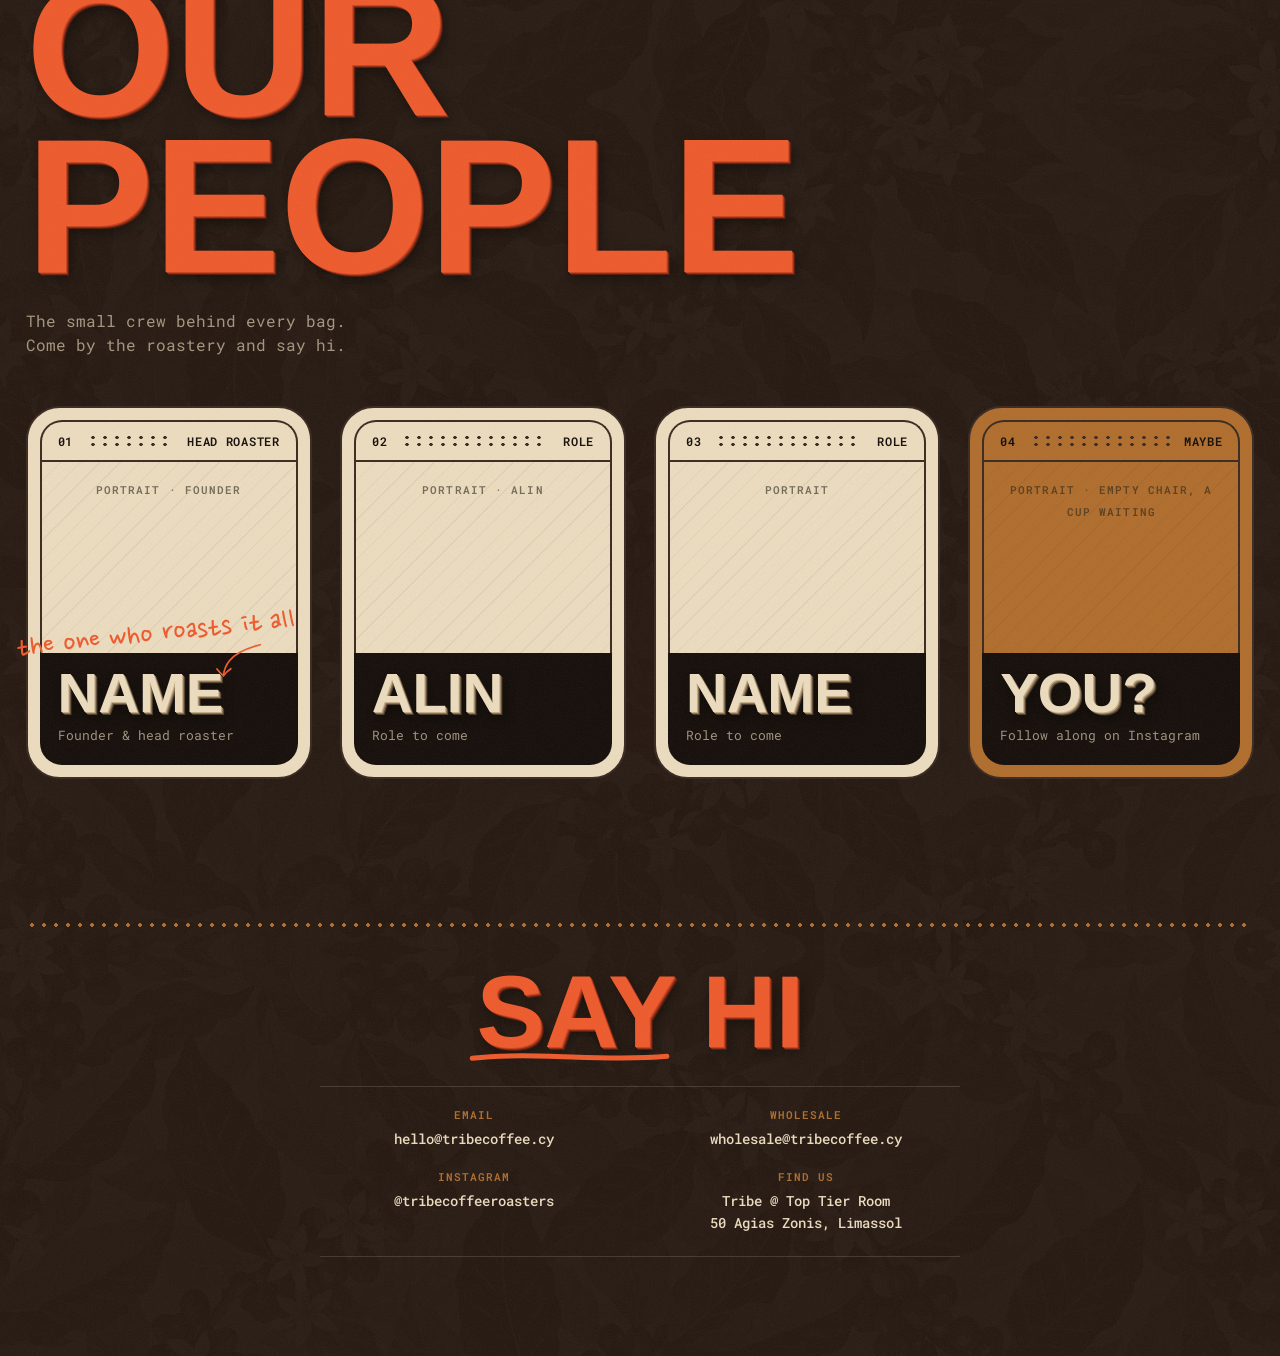
==== commit c7dc2c41: "ROASTERS under TRIBE; pencil marks across both pages; drop the Brazil 90% note Co-Authored-By: Claud" ====
--- a/story.html
+++ b/story.html
@@ -35,7 +35,7 @@
     <section class="story">
       <div class="dots" aria-hidden="true"></div>
       <div class="story__grid">
-        <p class="story__lede">It starts on a farm, far from here.</p>
+        <p class="story__lede">It starts on a farm, <span class="marked">far from here<svg class="mark mark--under hand-mark" viewBox="0 0 200 16" preserveAspectRatio="none" aria-hidden="true"><path pathLength="1" d="M3 10C40 3 78 14 116 8S176 4 197 9"/></svg></span>.</p>
         <div class="story__body">
           <p>Our journey begins with green coffee, sourced from some of the world's finest farmers in Brazil, Ethiopia, Costa Rica and beyond.</p>
           <p>We buy from rural farming communities in some of the poorest economies in the world. That way every bag gives something back to the people who grew it, and great coffee still reaches your cup.</p>
@@ -109,7 +109,7 @@
   <footer class="foot" id="contact">
     <div class="dots" aria-hidden="true"></div>
     <div class="foot__top">
-      <h2 class="display foot__word">Say hi</h2>
+      <h2 class="display foot__word"><span class="marked">Say hi<svg class="mark mark--under hand-mark" viewBox="0 0 200 16" preserveAspectRatio="none" aria-hidden="true"><path pathLength="1" d="M3 10C40 3 78 14 116 8S176 4 197 9"/></svg></span></h2>
     </div>
 
     <dl class="foot__grid">
--- a/styles.css
+++ b/styles.css
@@ -290,6 +290,21 @@
   text-shadow: 0.003em 0.003em 0 var(--shade-1), 0.006em 0.006em 0 var(--shade-2), 0.009em 0.009em 0 var(--shade-3), 0.012em 0.018em 0.03em rgba(0, 0, 0, 0.5);
   user-select: none;
 }
+/* TRIBE with ROASTERS underneath, spread to exactly the same width */
+.hero__lockup { display: inline-flex; flex-direction: column; }
+.hero__tribe { line-height: 0.8; margin-top: 0.09em; }
+/* ROASTERS sits in front of the crew (TRIBE stays behind them) */
+.hero__roasters {
+  position: relative;
+  z-index: 2;
+  display: flex;
+  justify-content: space-between;
+  margin-top: 0.12em;
+  font: 700 0.1em/1 var(--f-body);
+  letter-spacing: 0;
+  color: var(--cream);
+  text-shadow: 1px 1px 0 #c4ab84, 2px 2px 0 #8a7152, 3px 3px 0 #4a3a2a, 4px 6px 12px rgba(0, 0, 0, 0.45);
+}
 
 /* The crew stand in front of the word, cut off at the waist by the hero's bottom edge */
 .hero__art {
@@ -493,6 +508,15 @@
   white-space: nowrap;
 }
 .bean__notes { margin-top: 8px; color: var(--cream-dim); font-size: 13px; }
+/* Barista note: where each coffee shines */
+.bean__use { margin-top: 10px; color: var(--cream); font-size: 12px; }
+.bean__use span {
+  margin-right: 6px;
+  color: var(--orange);
+  font-weight: 600;
+  letter-spacing: 0.04em;
+  text-transform: uppercase;
+}
 
 .bean__hand {
   bottom: 92px;
@@ -501,7 +525,24 @@
   transform: rotate(-6deg);
 }
 .bean__hand .arrow { display: block; width: 52px; margin: 2px 34px 0 auto; }
-.bean__hand--alt { top: auto; bottom: 64px; right: 16px; transform: rotate(-5deg); }
+.beans__grid .bean__hand--alt { top: 56%; bottom: auto; left: 22px; right: auto; color: var(--orange); transform: rotate(-5deg); }
+
+/* Pencil marks: a scribbled underline or loose circle around a word */
+.marked { position: relative; display: inline-block; }
+.mark {
+  position: absolute;
+  overflow: visible;
+  fill: none;
+  stroke: var(--orange);
+  stroke-width: 2.5;
+  stroke-linecap: round;
+  pointer-events: none;
+}
+.mark path { vector-effect: non-scaling-stroke; }
+.mark--under { left: -3%; bottom: -0.32em; width: 106%; height: 0.4em; }
+.mark--circle { left: -18%; top: -38%; width: 136%; height: 176%; }
+.display .mark, .story__lede .mark { stroke-width: 5; }
+.display .mark--under, .story__lede .mark--under { bottom: -0.1em; height: 0.16em; }
 
 /* Pencil underline under Brazil */
 .bean__foot { position: relative; }
@@ -529,25 +570,49 @@
   padding: 0 var(--gutter);
 }
 .buy__card {
+  --pad: clamp(24px, 3vw, 44px);
   position: relative;
   display: flex;
   flex-direction: column;
   gap: 20px;
-  padding: clamp(24px, 3vw, 44px);
+  overflow: hidden;
+  padding: var(--pad) var(--pad) 0;
   border: 1.5px solid var(--cream-faint);
   border-radius: 34px;
-  background: var(--raised);
-}
+}
+/* Each card leans towards its title's colour */
+.buy__card:first-child { background: #3a2818; }
+.buy__card:nth-child(2) { background: #401f13; }
 .buy__card > .tag { align-self: flex-start; }
 .buy__title {
   font: 700 clamp(64px, 7.4vw, 124px)/0.84 var(--f-display);
   text-transform: uppercase;
 }
-.buy__card > p:not(.tag):not(.hand) { color: var(--cream-dim); }
-.buy__art { display: block; width: 100%; height: auto; aspect-ratio: 16 / 9; object-fit: contain; }
+/* The illustration sits just under the title and tucks over its bottom edge */
+.buy__art {
+  position: relative;
+  z-index: 1;
+  display: block;
+  width: 100%;
+  height: auto;
+  aspect-ratio: 16 / 9;
+  object-fit: contain;
+  margin-top: clamp(-56px, -3.4vw, -26px);
+}
+/* Beige panel at the bottom of the card for the description and button */
+.buy__body {
+  position: relative;
+  display: flex;
+  flex-direction: column;
+  gap: 20px;
+  margin: auto calc(-1 * var(--pad)) 0;
+  padding: var(--pad);
+  background: var(--cream);
+  color: var(--ink);
+}
 .buy__actions { display: flex; flex-wrap: wrap; gap: 10px; }
-/* Inside the card, clear of its border so they stay legible */
-.buy__hand { bottom: clamp(30px, 3.4vw, 50px); right: clamp(24px, 3vw, 44px); transform: rotate(-4deg); }
+/* Inside the panel, clear of the card's border so it stays legible */
+.buy__hand { bottom: calc(var(--pad) + 4px); right: var(--pad); transform: rotate(-4deg); }
 
 /* ---------- Footer ---------- */
 
@@ -676,6 +741,7 @@
 @keyframes art-in { from { opacity: 0; transform: translateX(-50%) translateY(48px); } }
 
 .motion .hero__word .ltr { animation: rise-in 1.1s var(--ease-out) backwards; animation-delay: calc(80ms + var(--i) * 70ms); }
+.motion .hero__roasters { animation: fade-up 0.9s var(--ease-out) 0.55s backwards; }
 .motion .hero__art { animation: art-in 1.2s var(--ease-out) 0.45s backwards; }
 .motion .nav > *, .motion .hero__foot > * { animation: fade-in 0.8s var(--ease-out) backwards; animation-delay: 1.05s; }
 .motion .nav > :last-child, .motion .hero__foot > :nth-child(2) { animation-delay: 1.15s; }
@@ -704,6 +770,7 @@
 }
 .motion .hand .arrow path + path { transition-duration: 0.25s; transition-delay: calc(var(--hand-delay) + 1.25s); }
 .motion .hand-mark path { transition-duration: 0.7s; transition-delay: calc(var(--hand-delay) + 1.5s); }
+.motion .mark path { transition-delay: calc(var(--hand-delay) + 0.2s); }
 .motion .hand.is-in .arrow path, .motion .hand-mark.is-in path { stroke-dashoffset: 0; }
 
 /* Popup scales in and out; its picture settles and its text follows */
@@ -719,6 +786,7 @@
 .motion .bean-dialog[open] .bean-dialog__info > :nth-child(1) { animation-delay: 0.12s; }
 .motion .bean-dialog[open] .bean-dialog__info > :nth-child(2) { animation-delay: 0.18s; }
 .motion .bean-dialog[open] .bean-dialog__info > :nth-child(3) { animation-delay: 0.24s; }
+.motion .bean-dialog[open] .bean-dialog__info > :nth-child(4) { animation-delay: 0.3s; }
 .motion .bean-dialog.is-closing { animation: dialog-out 0.2s var(--ease-in) forwards; }
 .motion .bean-dialog.is-closing::backdrop { animation: backdrop-out 0.2s var(--ease-in) forwards; }
 
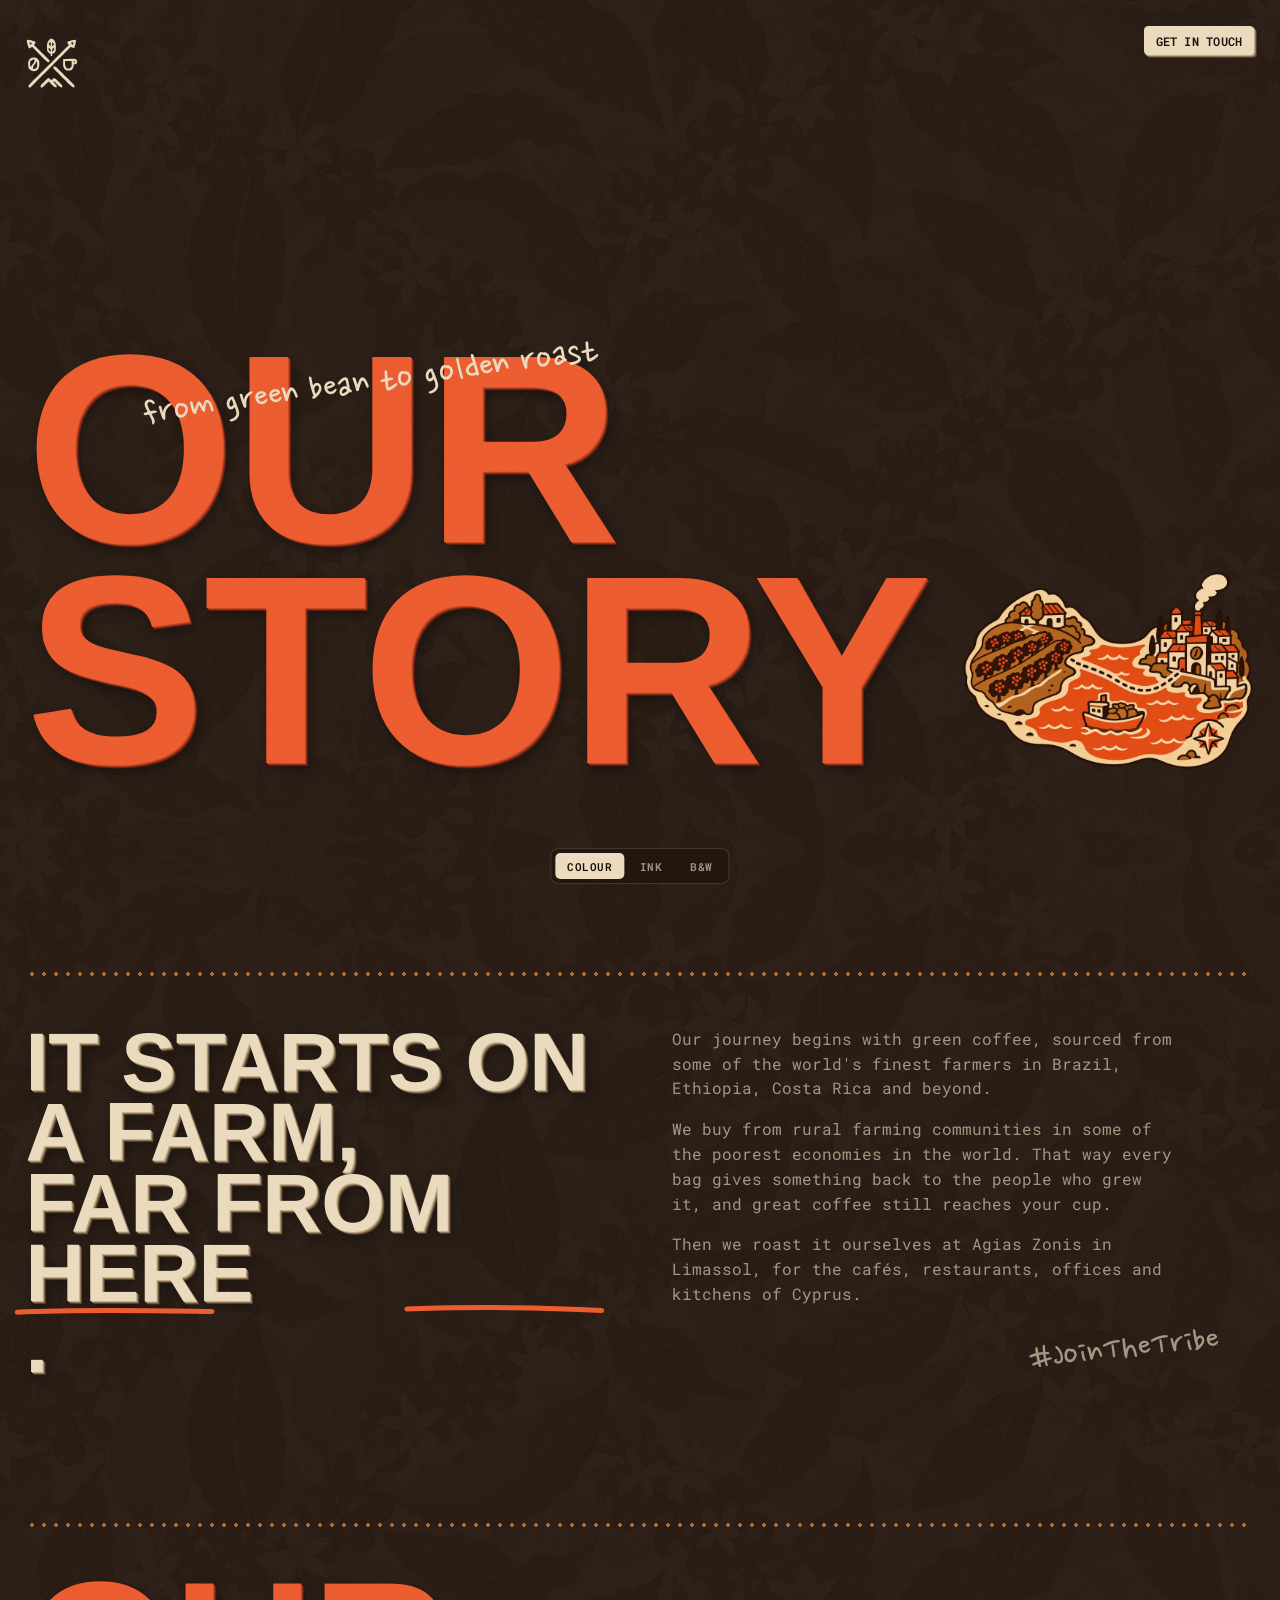
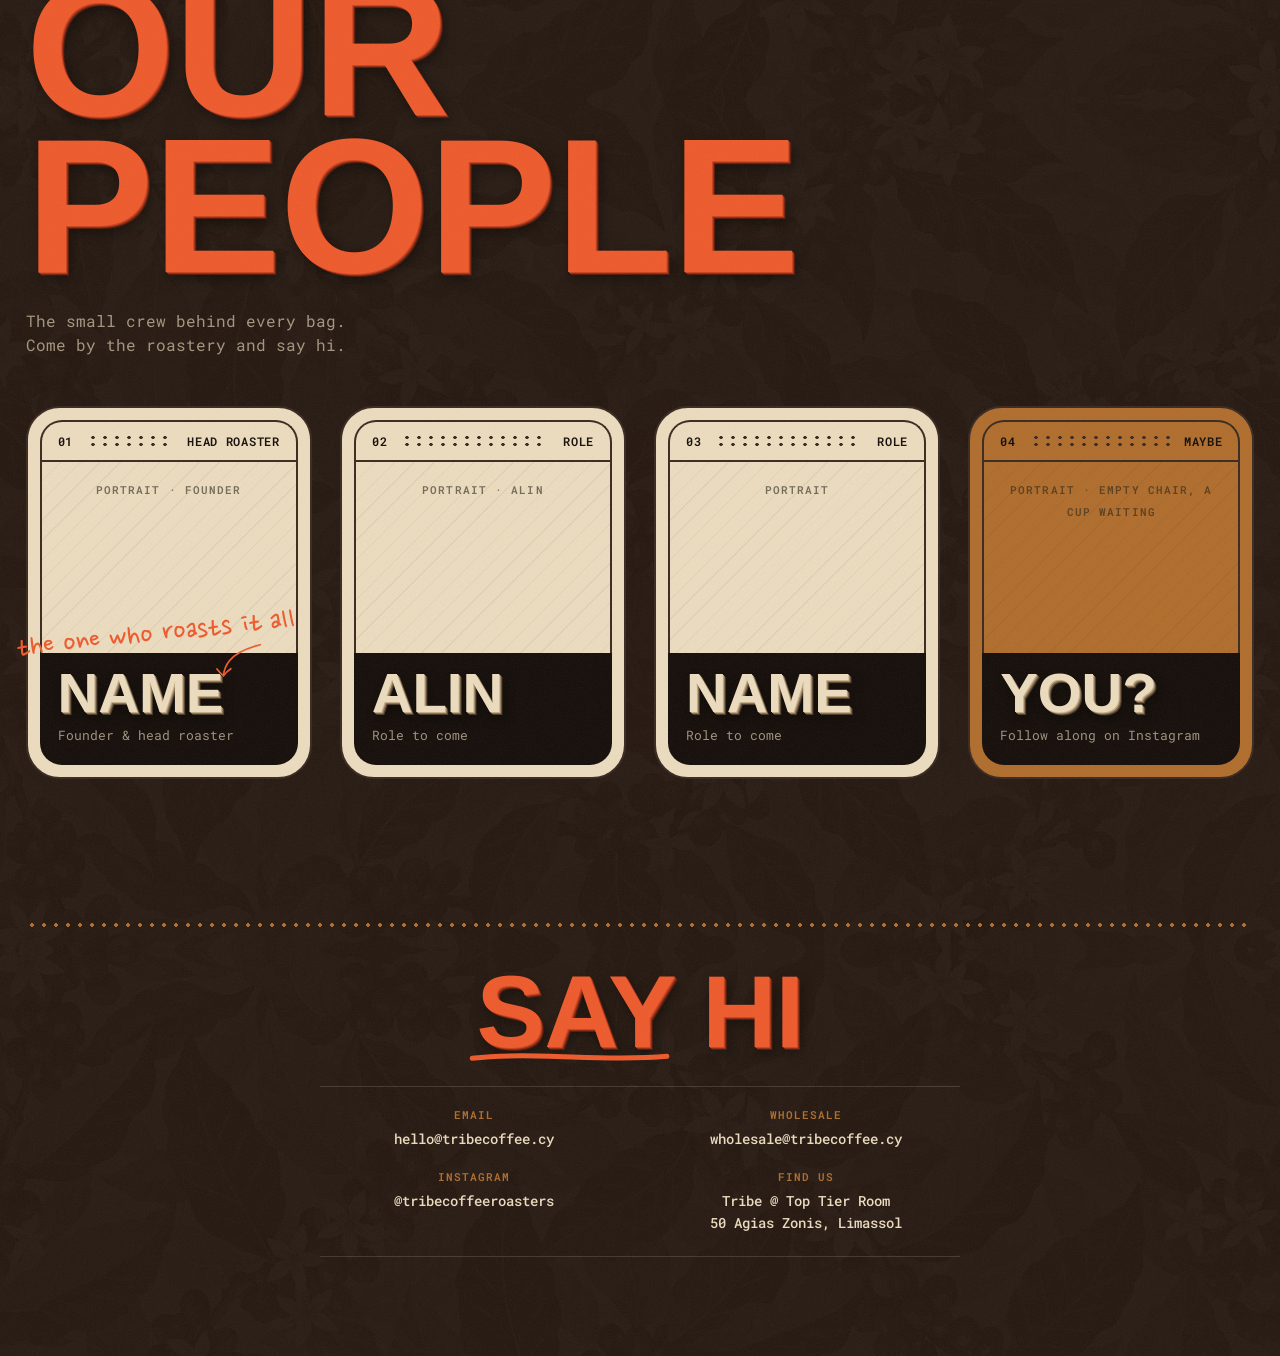
==== commit d50447cf: "Ink and B&W versions of every illustration and flavour surface, with a switch at the bottom; ROASTER" ====
--- a/story.html
+++ b/story.html
@@ -127,6 +127,13 @@
     </div>
   </footer>
 
+  <!-- Illustration test switch (remove before launch) -->
+  <div class="art-switch" role="group" aria-label="Illustration style">
+    <button type="button" data-art="colour" aria-pressed="true">Colour</button>
+    <button type="button" data-art="ink" aria-pressed="false">Ink</button>
+    <button type="button" data-art="mono" aria-pressed="false">B&amp;W</button>
+  </div>
+  <script src="art-switch.js"></script>
   <script src="motion.js"></script>
 
 </body>
--- a/styles.css
+++ b/styles.css
@@ -293,13 +293,10 @@
 /* TRIBE with ROASTERS underneath, spread to exactly the same width */
 .hero__lockup { display: inline-flex; flex-direction: column; }
 .hero__tribe { line-height: 0.8; margin-top: 0.09em; }
-/* ROASTERS sits in front of the crew (TRIBE stays behind them) */
 .hero__roasters {
-  position: relative;
-  z-index: 2;
   display: flex;
   justify-content: space-between;
-  margin-top: 0.12em;
+  margin-top: -0.65em;
   font: 700 0.1em/1 var(--f-body);
   letter-spacing: 0;
   color: var(--cream);
@@ -803,6 +800,34 @@
   .foot__grid a:hover { background-size: 100% 1px; }
 }
 
+/* ---------- Illustration test switch (remove before launch) ---------- */
+
+.art-switch {
+  position: fixed;
+  left: 50%;
+  bottom: 16px;
+  z-index: 200;
+  display: flex;
+  gap: 4px;
+  padding: 4px;
+  border: 1.5px solid var(--cream-faint);
+  border-radius: 8px;
+  background: var(--canvas);
+  transform: translateX(-50%);
+}
+.art-switch button {
+  padding: 8px 12px 7px;
+  border: 0;
+  border-radius: 5px;
+  background: transparent;
+  color: var(--cream-dim);
+  font: 600 11px/1 var(--f-body);
+  letter-spacing: 0.04em;
+  text-transform: uppercase;
+  cursor: pointer;
+}
+.art-switch button[aria-pressed="true"] { background: var(--cream); color: var(--black); }
+
 @media (prefers-reduced-motion: reduce) {
   html { scroll-behavior: auto; }
   * { transition: none !important; }
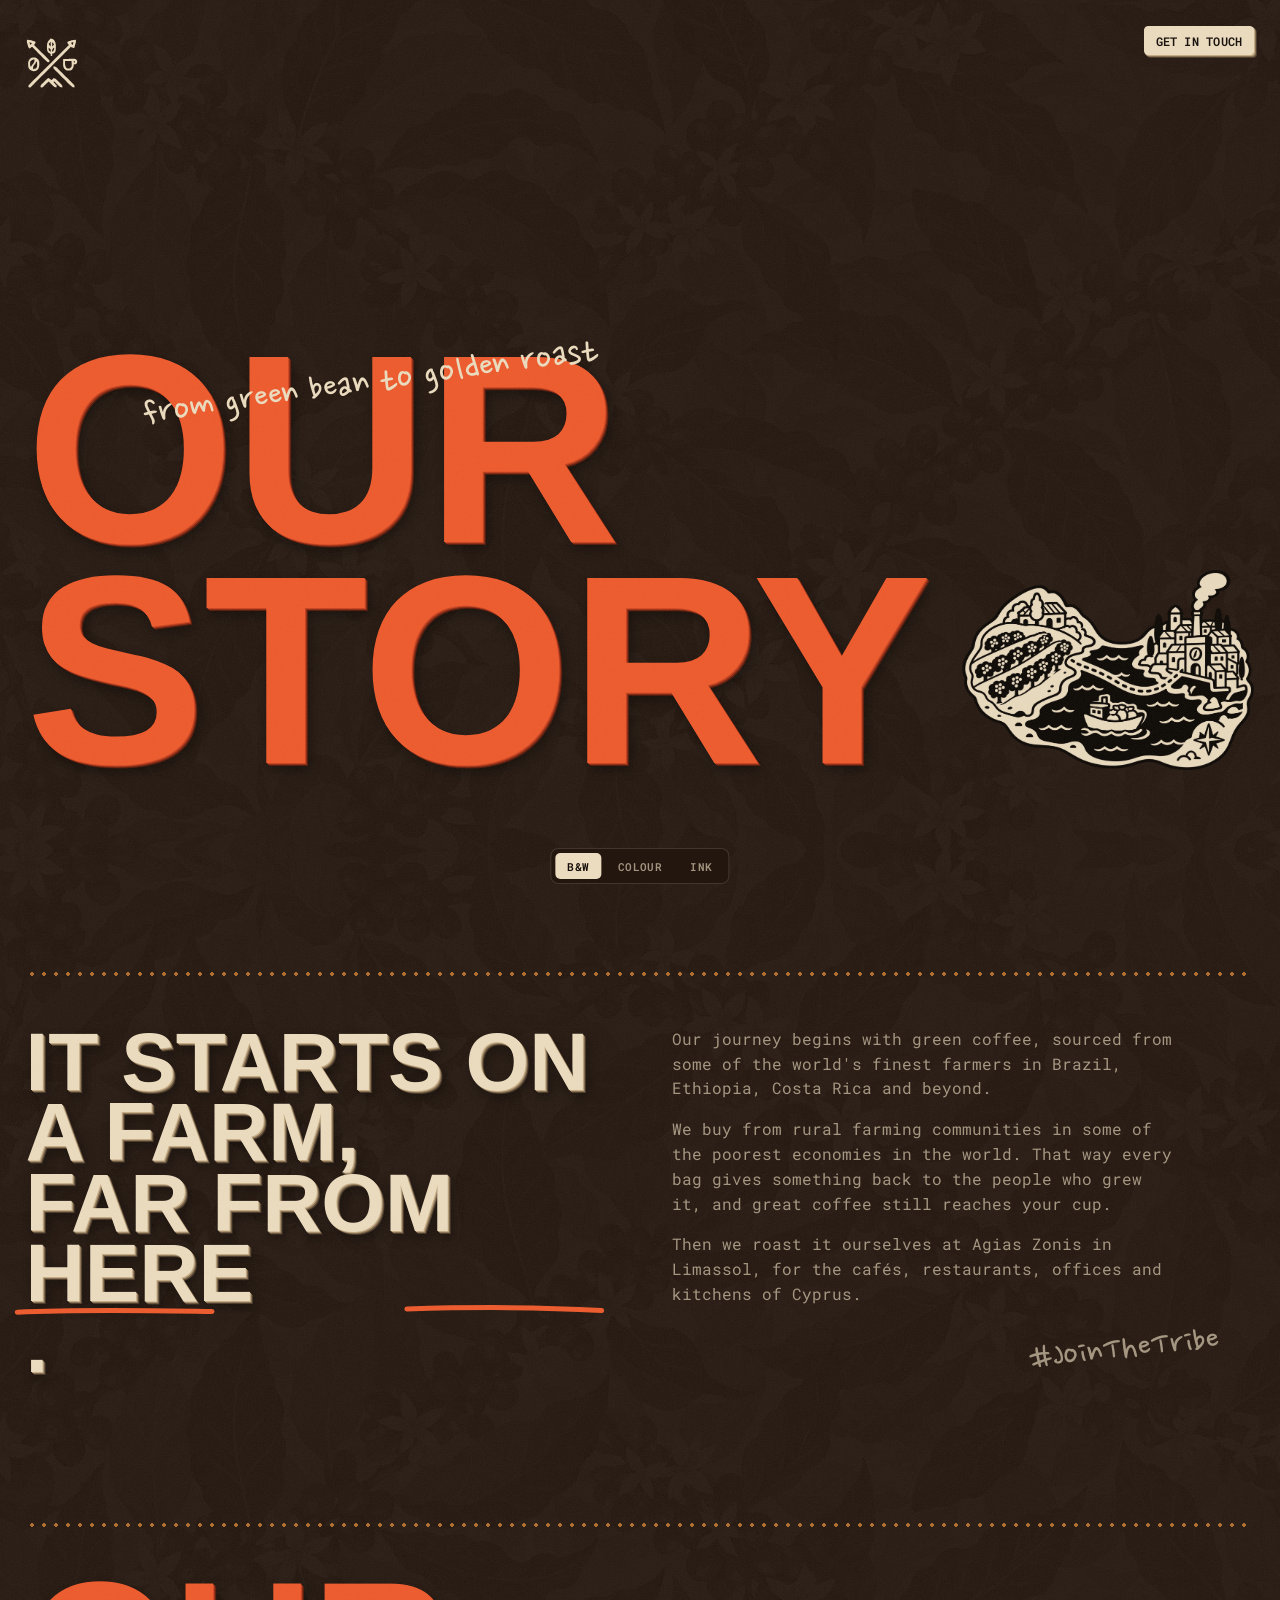
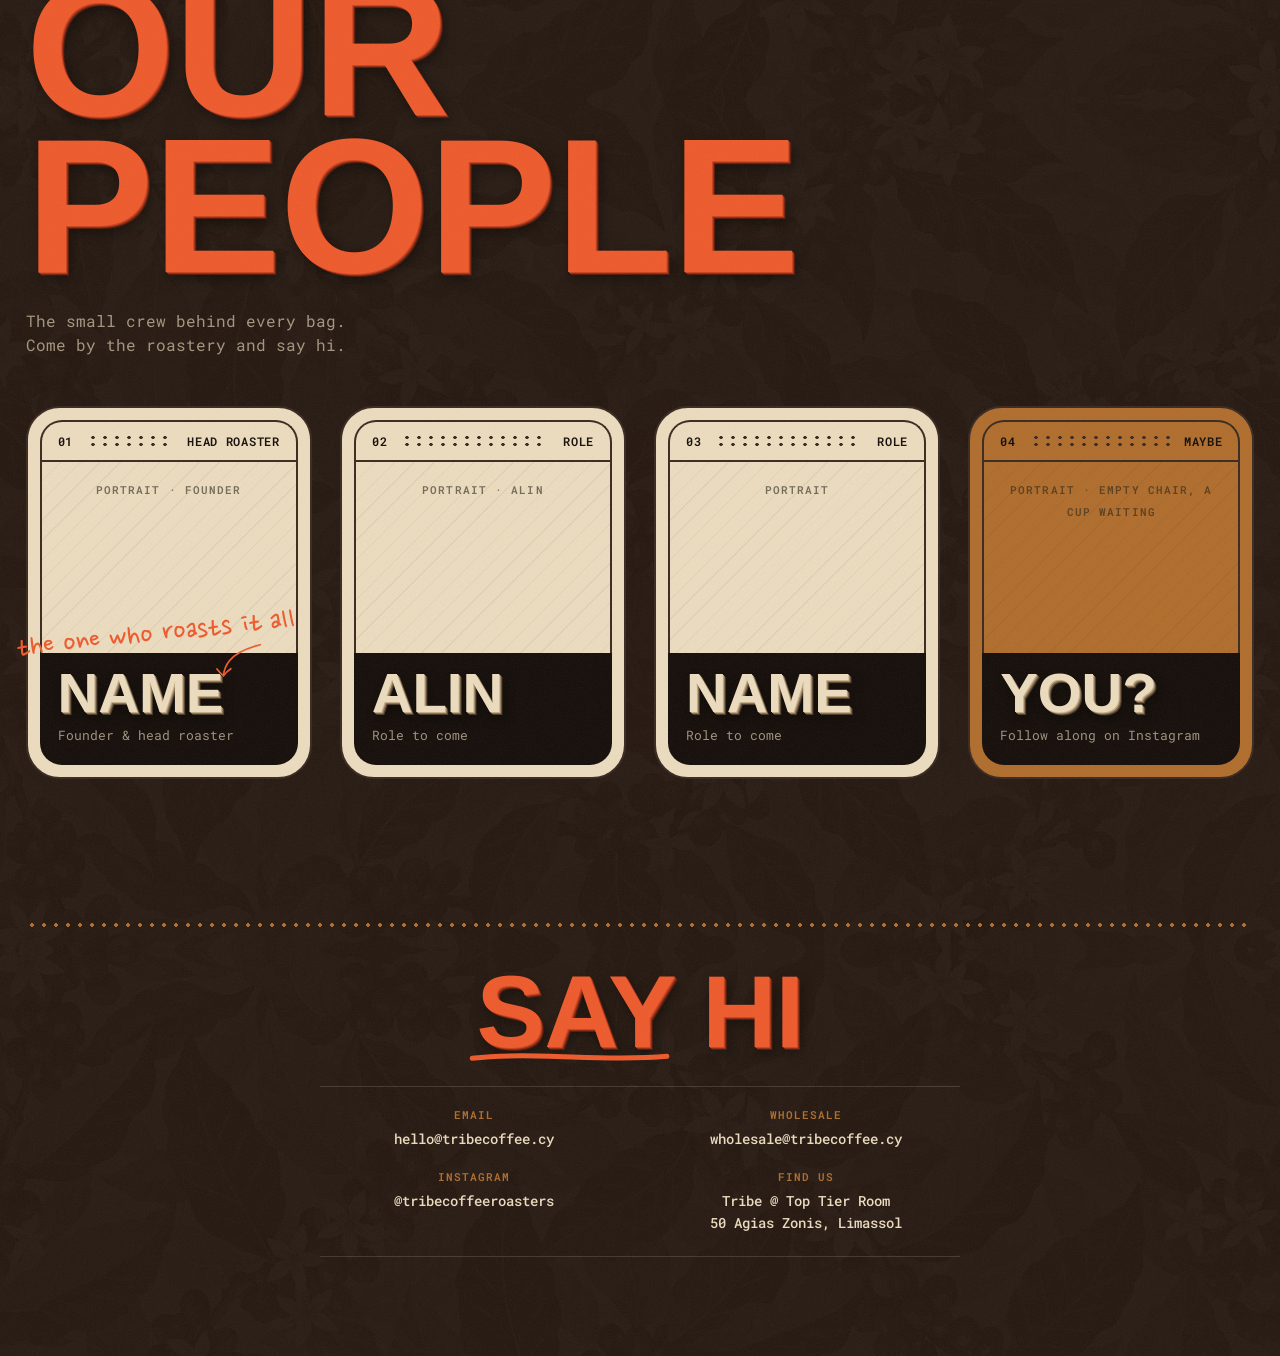
==== commit 6701f70a: "B&W illustrations as the default; switch keeps Colour and Ink for now Co-Authored-By: Claude Opus 5." ====
--- a/story.html
+++ b/story.html
@@ -27,7 +27,7 @@
     <!-- STORY -->
     <section class="story-hero">
       <h1 class="display story-hero__word">Our<br>story</h1>
-      <img class="story-hero__art" src="assets/illustrations/story-map.webp" alt="A map from a hillside coffee farm, across the sea by boat, to the roastery town" width="1600" height="1088">
+      <img class="story-hero__art" src="assets/illustrations-mono/story-map.webp" alt="A map from a hillside coffee farm, across the sea by boat, to the roastery town" width="1600" height="1088">
       <p class="hand story-hero__hand">from green bean to golden roast</p>
     </section>
 
@@ -129,9 +129,9 @@
 
   <!-- Illustration test switch (remove before launch) -->
   <div class="art-switch" role="group" aria-label="Illustration style">
-    <button type="button" data-art="colour" aria-pressed="true">Colour</button>
+    <button type="button" data-art="mono" aria-pressed="true">B&amp;W</button>
+    <button type="button" data-art="colour" aria-pressed="false">Colour</button>
     <button type="button" data-art="ink" aria-pressed="false">Ink</button>
-    <button type="button" data-art="mono" aria-pressed="false">B&amp;W</button>
   </div>
   <script src="art-switch.js"></script>
   <script src="motion.js"></script>
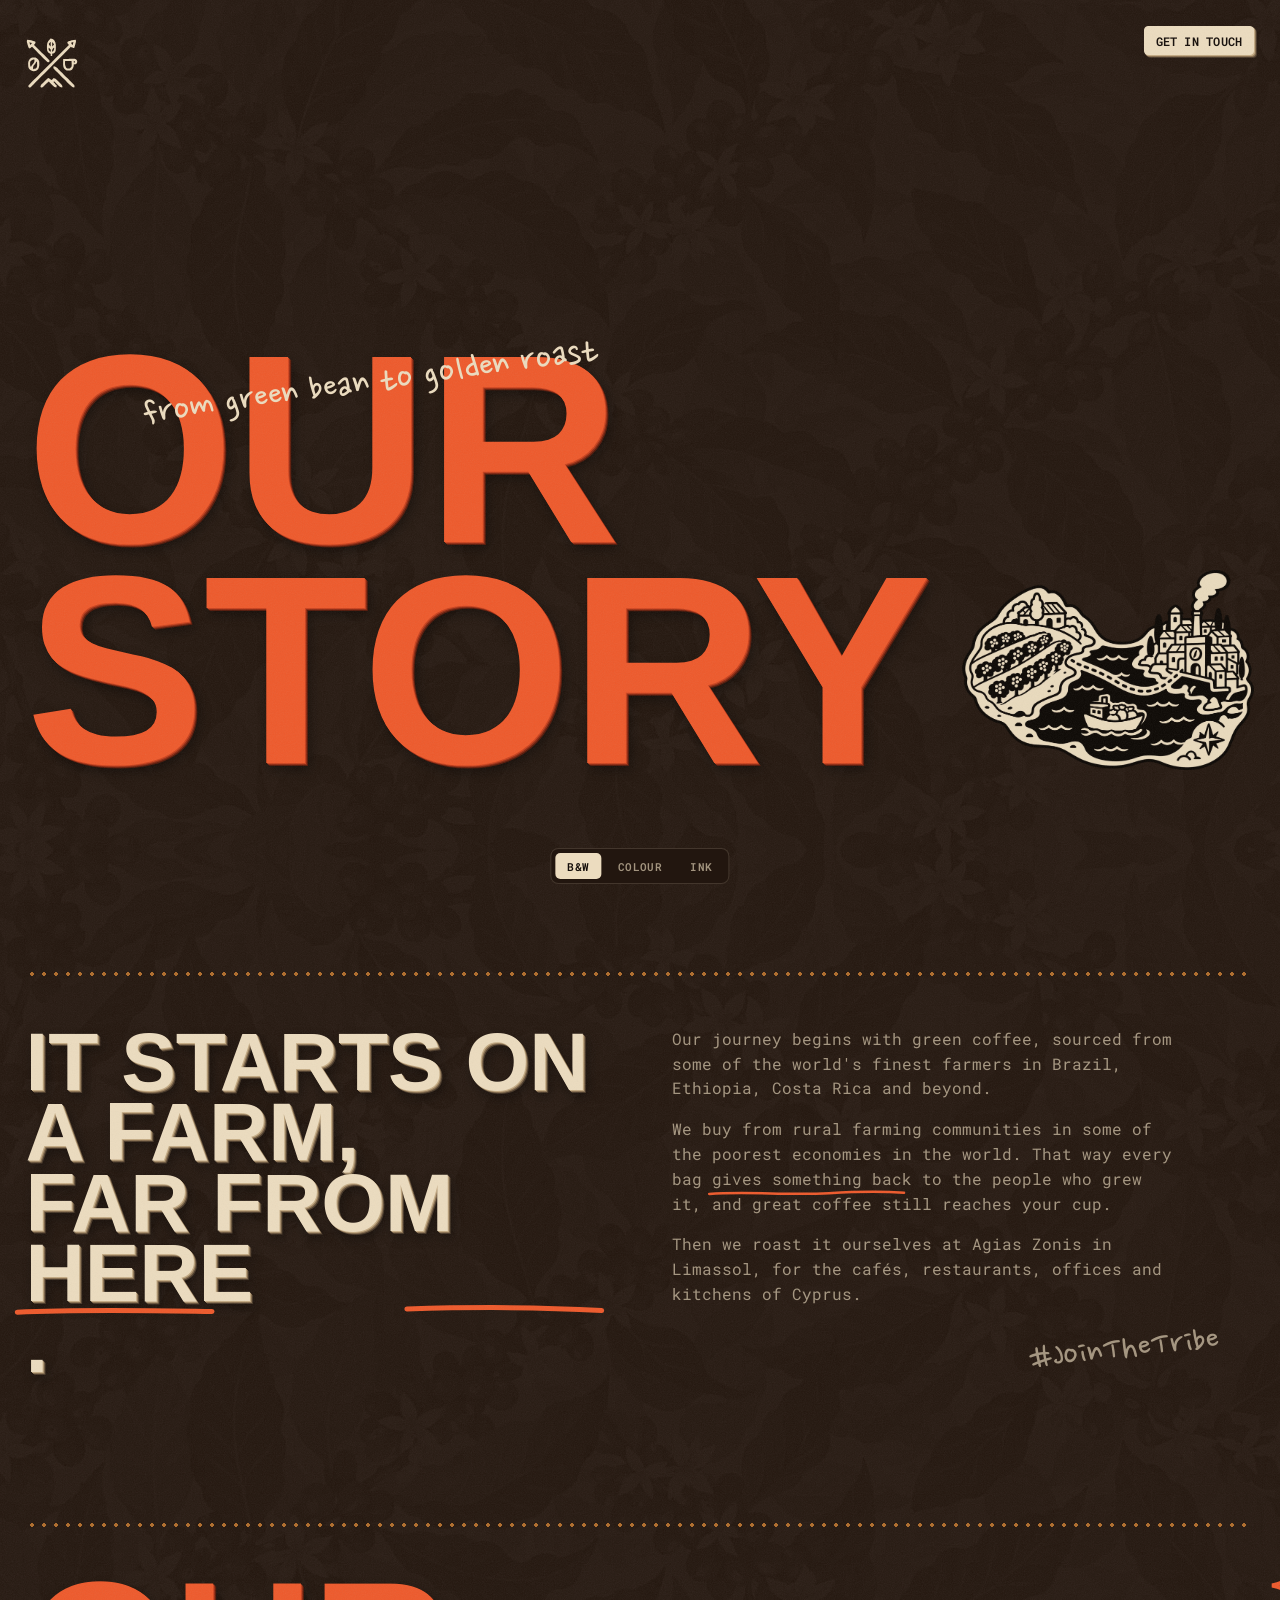
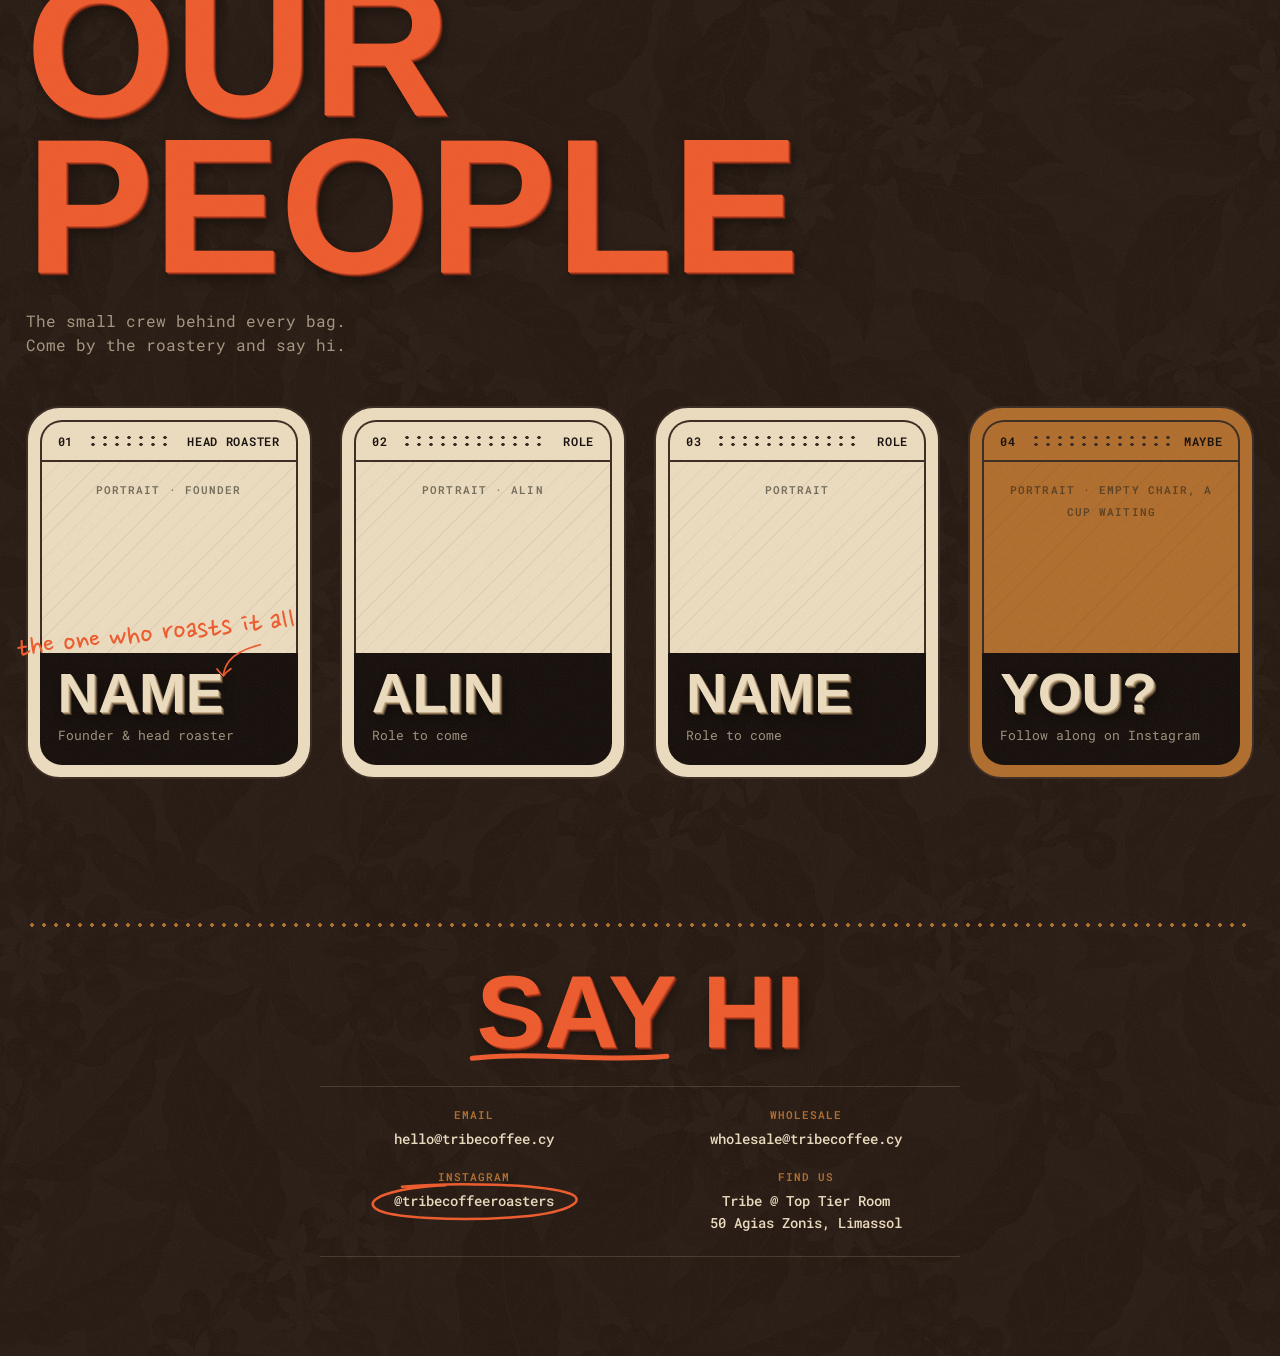
==== commit fc5777cd: "Crew sunk lower under ROASTERS; more pencil squiggles; drop the beans lede and the kitchen note Co-A" ====
--- a/story.html
+++ b/story.html
@@ -16,7 +16,7 @@
 <body>
 
   <header class="nav">
-    <a class="nav__logo" href="index.html" aria-label="Tribe Coffee Roasters, home">
+    <a class="nav__logo" href="./" aria-label="Tribe Coffee Roasters, home">
       <img src="assets/tribe-mark.svg" alt="" width="76" height="74">
     </a>
     <a class="tag tag--solid" href="#contact">Get in touch</a>
@@ -38,7 +38,7 @@
         <p class="story__lede">It starts on a farm, <span class="marked">far from here<svg class="mark mark--under hand-mark" viewBox="0 0 200 16" preserveAspectRatio="none" aria-hidden="true"><path pathLength="1" d="M3 10C40 3 78 14 116 8S176 4 197 9"/></svg></span>.</p>
         <div class="story__body">
           <p>Our journey begins with green coffee, sourced from some of the world's finest farmers in Brazil, Ethiopia, Costa Rica and beyond.</p>
-          <p>We buy from rural farming communities in some of the poorest economies in the world. That way every bag gives something back to the people who grew it, and great coffee still reaches your cup.</p>
+          <p>We buy from rural farming communities in some of the poorest economies in the world. That way every bag <span class="marked">gives something back<svg class="mark mark--under hand-mark" viewBox="0 0 200 16" preserveAspectRatio="none" aria-hidden="true"><path pathLength="1" d="M3 10C40 3 78 14 116 8S176 4 197 9"/></svg></span> to the people who grew it, and great coffee still reaches your cup.</p>
           <p>Then we roast it ourselves at Agias Zonis in Limassol, for the cafés, restaurants, offices and kitchens of Cyprus.</p>
           <p class="hand story__hand">#JoinTheTribe</p>
         </div>
@@ -49,7 +49,7 @@
     <section class="people" id="people">
       <div class="dots" aria-hidden="true"></div>
       <div class="section-head">
-        <h2 class="display">Our people</h2>
+        <h2 class="display"><span class="marked">Our people<svg class="mark mark--sparkle hand-mark" viewBox="0 0 80 70" aria-hidden="true"><path pathLength="1" d="M28 6C30 22 34 28 50 31C34 34 30 40 28 58C26 40 22 34 6 31C22 28 26 22 28 6Z"/><path pathLength="1" d="M64 42C65 49 67 51 74 52C67 53 65 55 64 63C63 55 61 53 54 52C61 51 63 49 64 42Z"/></svg></span></h2>
         <p class="section-head__lede">The small crew behind every bag. Come by the roastery and say hi.</p>
       </div>
 
@@ -116,7 +116,7 @@
       <!-- TODO: real emails -->
       <div><dt>Email</dt><dd><a href="mailto:hello@tribecoffee.cy">hello@tribecoffee.cy</a></dd></div>
       <div><dt>Wholesale</dt><dd><a href="mailto:wholesale@tribecoffee.cy">wholesale@tribecoffee.cy</a></dd></div>
-      <div><dt>Instagram</dt><dd><a href="https://www.instagram.com/tribecoffeeroasters/" target="_blank" rel="noopener">@tribecoffeeroasters</a></dd></div>
+      <div><dt>Instagram</dt><dd><a href="https://www.instagram.com/tribecoffeeroasters/" target="_blank" rel="noopener"><span class="marked">@tribecoffeeroasters<svg class="mark mark--circle hand-mark" viewBox="0 0 200 80" preserveAspectRatio="none" aria-hidden="true"><path pathLength="1" d="M34 10C80 0 162 4 188 24C206 40 186 66 136 74C86 82 22 76 10 56C-2 36 24 13 74 7"/></svg></span></a></dd></div>
       <div><dt>Find us</dt><dd><a href="https://maps.google.com/?cid=18486916382164832" target="_blank" rel="noopener">Tribe @ Top Tier Room<br>50 Agias Zonis, Limassol</a></dd></div>
     </dl>
 
--- a/styles.css
+++ b/styles.css
@@ -311,7 +311,8 @@
   width: min(64vw, 1000px, 105svh);
   max-width: none;
   height: auto;
-  transform: translateX(-50%);
+  /* sunk below the bottom edge so ROASTERS stays readable above their heads */
+  transform: translateX(-50%) translateY(46%);
 }
 
 .hero__foot {
@@ -538,7 +539,10 @@
 .mark path { vector-effect: non-scaling-stroke; }
 .mark--under { left: -3%; bottom: -0.32em; width: 106%; height: 0.4em; }
 .mark--circle { left: -18%; top: -38%; width: 136%; height: 176%; }
+.mark--sparkle { left: 100%; top: -0.08em; width: 0.42em; height: 0.37em; margin-left: 0.06em; }
+.mark--arrow { left: 100%; top: 0.05em; width: 0.62em; height: 0.47em; margin-left: 0.08em; }
 .display .mark, .story__lede .mark { stroke-width: 5; }
+.display .mark--sparkle, .display .mark--arrow { stroke-width: 4; }
 .display .mark--under, .story__lede .mark--under { bottom: -0.1em; height: 0.16em; }
 
 /* Pencil underline under Brazil */
@@ -715,7 +719,7 @@
   .nav__logo { width: 44px; }
 
   .hero__word { top: 26svh; font-size: 60vw; }
-  .hero__art { width: 140%; }
+  .hero__art { width: 140%; transform: translateX(-50%) translateY(12%); }
 
   .steps__list { grid-template-columns: 1fr; gap: 56px; }
 
@@ -735,7 +739,7 @@
 /* Hero on load: letters rise, the art fades up, labels arrive */
 @keyframes rise-in { from { opacity: 0; transform: translateY(0.28em); } }
 @keyframes fade-in { from { opacity: 0; } }
-@keyframes art-in { from { opacity: 0; transform: translateX(-50%) translateY(48px); } }
+@keyframes art-in { from { opacity: 0; transform: translateX(-50%) translateY(calc(46% + 48px)); } }
 
 .motion .hero__word .ltr { animation: rise-in 1.1s var(--ease-out) backwards; animation-delay: calc(80ms + var(--i) * 70ms); }
 .motion .hero__roasters { animation: fade-up 0.9s var(--ease-out) 0.55s backwards; }
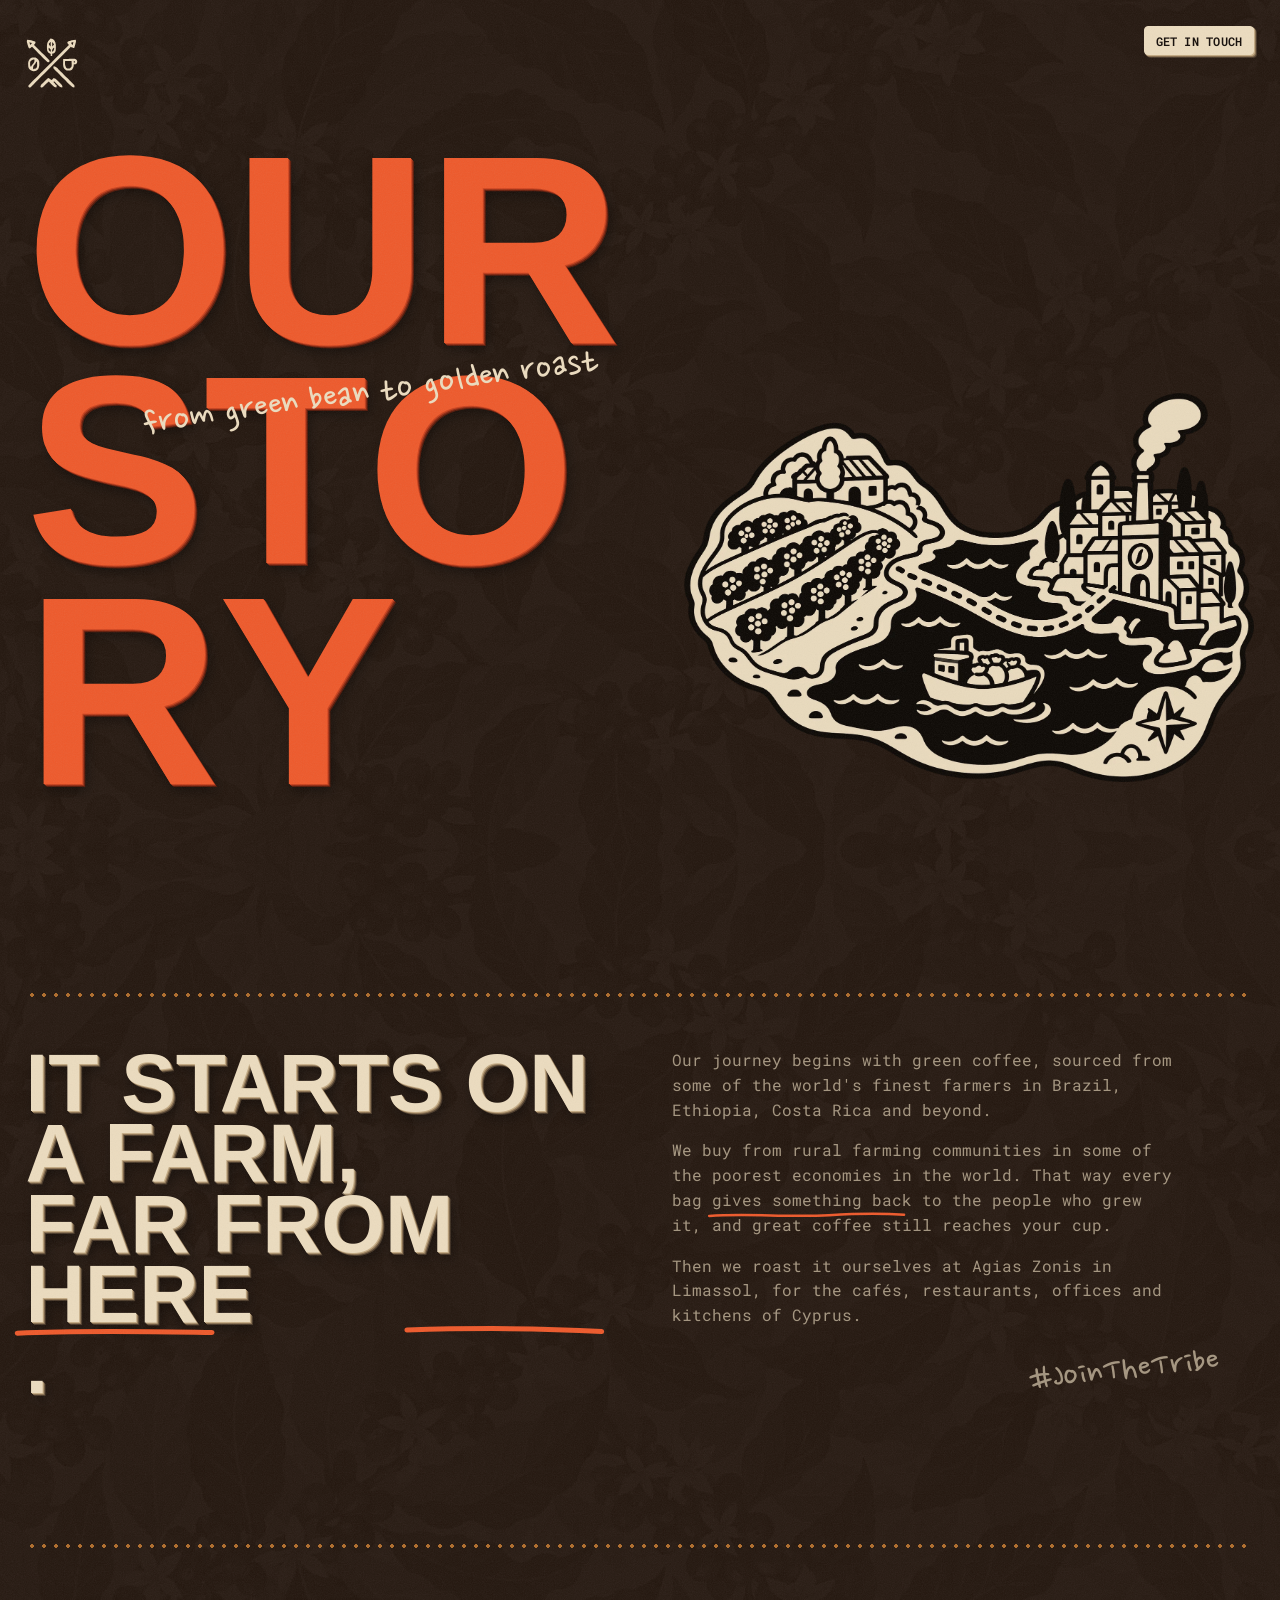
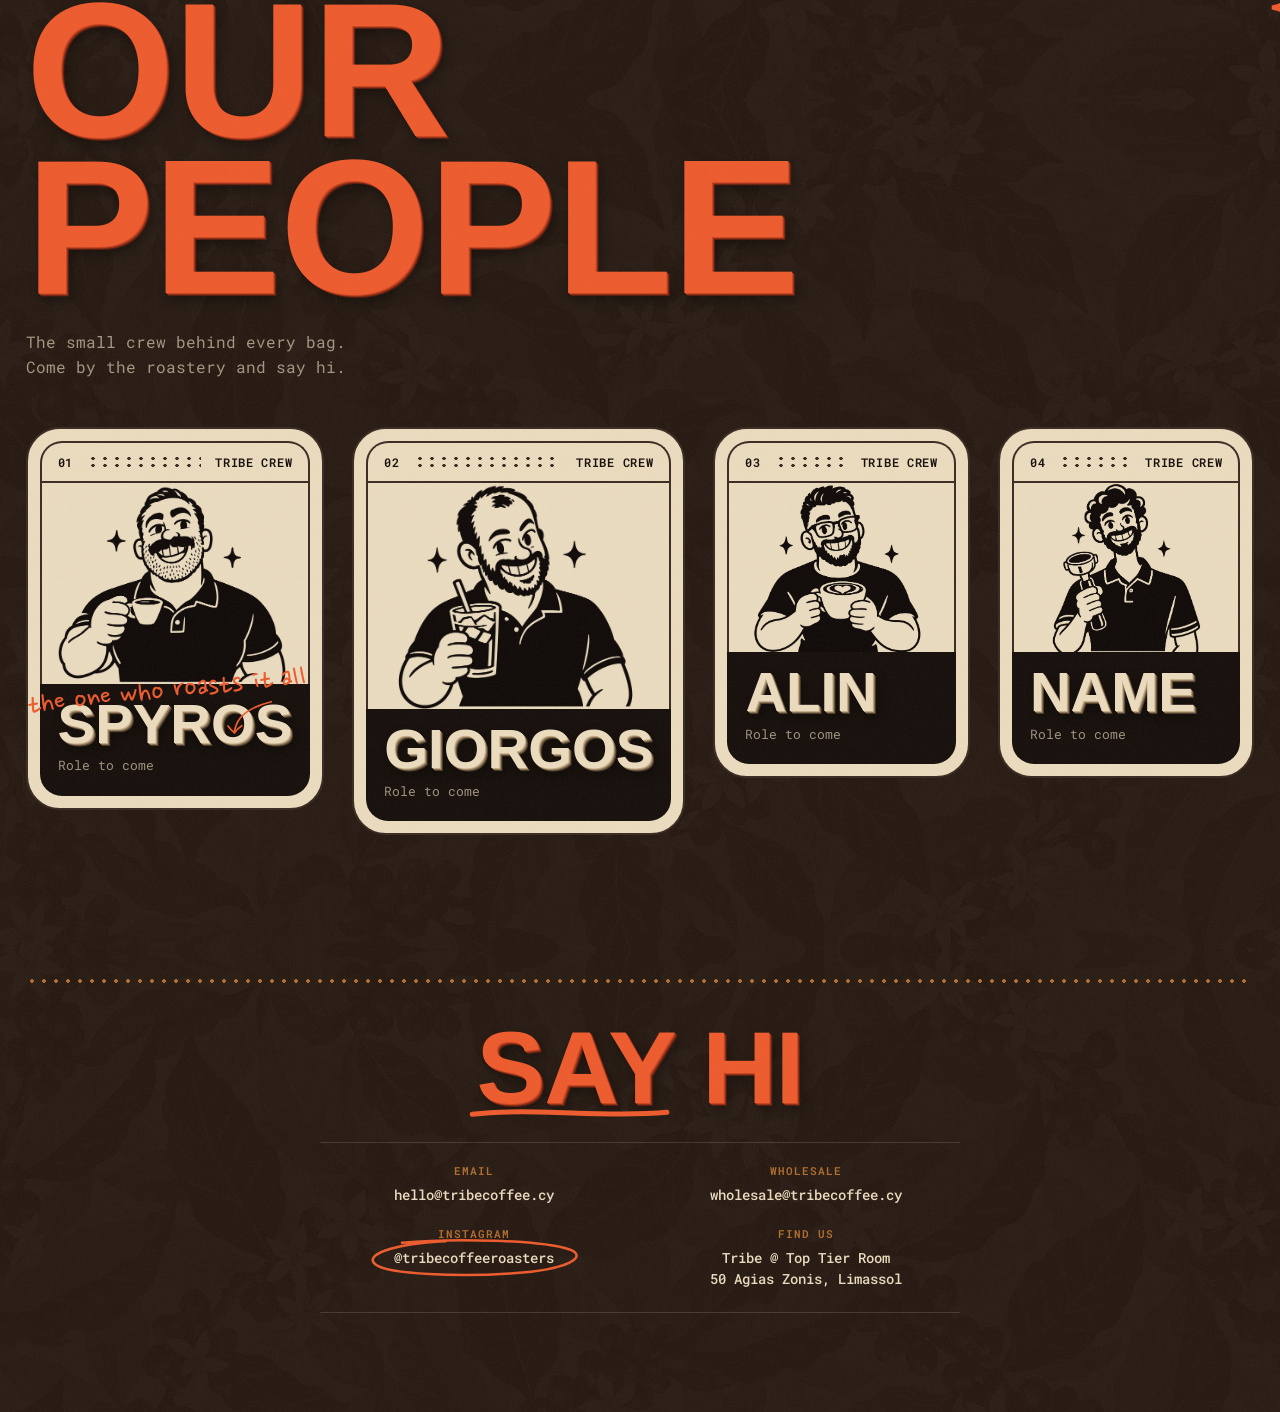
==== commit d48ad11f: "Team portraits for Our People; B&W as the only image set, switch removed; hero crew reach the bottom" ====
--- a/story.html
+++ b/story.html
@@ -27,7 +27,7 @@
     <!-- STORY -->
     <section class="story-hero">
       <h1 class="display story-hero__word">Our<br>story</h1>
-      <img class="story-hero__art" src="assets/illustrations-mono/story-map.webp" alt="A map from a hillside coffee farm, across the sea by boat, to the roastery town" width="1600" height="1088">
+      <img class="story-hero__art" src="assets/illustrations/story-map.webp" alt="A map from a hillside coffee farm, across the sea by boat, to the roastery town" width="1600" height="1088">
       <p class="hand story-hero__hand">from green bean to golden roast</p>
     </section>
 
@@ -53,15 +53,15 @@
         <p class="section-head__lede">The small crew behind every bag. Come by the roastery and say hi.</p>
       </div>
 
-      <!-- TODO: real names, roles and portraits -->
+      <!-- TODO: roles, and the fourth person's name -->
       <div class="beans__grid people__grid">
         <article class="bean">
           <div class="bean__panel">
-            <div class="bean__bar"><span>01</span><span class="bean__grip"></span><span>Head roaster</span></div>
-            <div class="ph ph--light bean__art"><span class="ph__label">Portrait · founder</span></div>
+            <div class="bean__bar"><span>01</span><span class="bean__grip"></span><span>Tribe crew</span></div>
+            <img class="bean__art" src="assets/team/spyros.jpg" alt="Cartoon of Spyros with his big moustache, holding an espresso" width="1400" height="1050" loading="lazy">
             <div class="bean__foot">
-              <h3 class="bean__name">Name</h3>
-              <p class="bean__notes">Founder & head roaster</p>
+              <h3 class="bean__name">Spyros</h3>
+              <p class="bean__notes">Role to come</p>
             </div>
           </div>
           <p class="hand bean__hand">the one who roasts it all
@@ -71,8 +71,19 @@
 
         <article class="bean">
           <div class="bean__panel">
-            <div class="bean__bar"><span>02</span><span class="bean__grip"></span><span>Role</span></div>
-            <div class="ph ph--light bean__art"><span class="ph__label">Portrait · Alin</span></div>
+            <div class="bean__bar"><span>02</span><span class="bean__grip"></span><span>Tribe crew</span></div>
+            <img class="bean__art" src="assets/team/giorgos.jpg" alt="Cartoon of Giorgos holding an iced coffee" width="1400" height="1050" loading="lazy">
+            <div class="bean__foot">
+              <h3 class="bean__name">Giorgos</h3>
+              <p class="bean__notes">Role to come</p>
+            </div>
+          </div>
+        </article>
+
+        <article class="bean">
+          <div class="bean__panel">
+            <div class="bean__bar"><span>03</span><span class="bean__grip"></span><span>Tribe crew</span></div>
+            <img class="bean__art" src="assets/team/alin.jpg" alt="Cartoon of Alin in his glasses, holding a latte" width="1400" height="1050" loading="lazy">
             <div class="bean__foot">
               <h3 class="bean__name">Alin</h3>
               <p class="bean__notes">Role to come</p>
@@ -82,25 +93,14 @@
 
         <article class="bean">
           <div class="bean__panel">
-            <div class="bean__bar"><span>03</span><span class="bean__grip"></span><span>Role</span></div>
-            <div class="ph ph--light bean__art"><span class="ph__label">Portrait</span></div>
+            <div class="bean__bar"><span>04</span><span class="bean__grip"></span><span>Tribe crew</span></div>
+            <img class="bean__art" src="assets/team/name.jpg" alt="Cartoon of a tall barista holding a portafilter" width="1400" height="1050" loading="lazy">
             <div class="bean__foot">
               <h3 class="bean__name">Name</h3>
               <p class="bean__notes">Role to come</p>
             </div>
           </div>
         </article>
-
-        <a class="bean bean--you" href="https://www.instagram.com/tribecoffeeroasters/" target="_blank" rel="noopener">
-          <div class="bean__panel">
-            <div class="bean__bar"><span>04</span><span class="bean__grip"></span><span>Maybe</span></div>
-            <div class="ph ph--light bean__art"><span class="ph__label">Portrait · empty chair, a cup waiting</span></div>
-            <div class="bean__foot">
-              <h3 class="bean__name">You?</h3>
-              <p class="bean__notes">Follow along on Instagram</p>
-            </div>
-          </div>
-        </a>
       </div>
     </section>
 
@@ -127,13 +127,6 @@
     </div>
   </footer>
 
-  <!-- Illustration test switch (remove before launch) -->
-  <div class="art-switch" role="group" aria-label="Illustration style">
-    <button type="button" data-art="mono" aria-pressed="true">B&amp;W</button>
-    <button type="button" data-art="colour" aria-pressed="false">Colour</button>
-    <button type="button" data-art="ink" aria-pressed="false">Ink</button>
-  </div>
-  <script src="art-switch.js"></script>
   <script src="motion.js"></script>
 
 </body>
--- a/styles.css
+++ b/styles.css
@@ -281,10 +281,11 @@
   top: max(1vw, 10px);
   left: 0;
   right: 0;
+  display: flex;
+  justify-content: center;
   margin: 0;
   font: 700 min(62vw, 92svh)/1 var(--f-display);
   letter-spacing: -0.01em;
-  text-align: center;
   color: var(--orange);
   /* same stepped depth, scaled up for the giant word */
   text-shadow: 0.003em 0.003em 0 var(--shade-1), 0.006em 0.006em 0 var(--shade-2), 0.009em 0.009em 0 var(--shade-3), 0.012em 0.018em 0.03em rgba(0, 0, 0, 0.5);
@@ -303,16 +304,25 @@
   text-shadow: 1px 1px 0 #c4ab84, 2px 2px 0 #8a7152, 3px 3px 0 #4a3a2a, 4px 6px 12px rgba(0, 0, 0, 0.45);
 }
 
-/* The crew stand in front of the word, cut off at the waist by the hero's bottom edge */
+/* The crew stand in front of the word. Their heads start at the foot of ROASTERS and just
+   tuck over it; the word block is 0.925em tall (in the word's font size), the letters end ~0.905em */
 .hero__art {
+  --art-top: calc(max(1vw, 10px) + 0.885 * min(62vw, 92svh));
   position: absolute;
   left: 50%;
-  bottom: 0;
-  width: min(64vw, 1000px, 105svh);
+  top: var(--art-top);
+  /* tall enough to always reach the bottom edge (the drawing is 0.63 as tall as it is wide) */
+  width: auto;
+  height: max(100% - var(--art-top), 0.63 * min(64vw, 1000px, 105svh));
   max-width: none;
-  height: auto;
-  /* sunk below the bottom edge so ROASTERS stays readable above their heads */
-  transform: translateX(-50%) translateY(46%);
+  transform: translateX(-50%);
+}
+/* Portrait screens: the crew stand on the bottom edge and the words sit just above their heads.
+   The crew get the height left under the nav and the words (0.925em tall), so nothing is cut off. */
+@media (max-aspect-ratio: 1/1) {
+  .hero { --crew-w: min(140vw, 1000px, (100svh - 120px - 0.925 * min(62vw, 92svh)) / 0.63); }
+  .hero__art { top: auto; bottom: 0; width: var(--crew-w); height: auto; }
+  .hero__word { top: auto; bottom: calc(0.63 * var(--crew-w) - 0.02em); }
 }
 
 .hero__foot {
@@ -704,8 +714,6 @@
 .people__grid { grid-template-columns: repeat(4, 1fr); }
 .people__grid .bean__name { font-size: clamp(48px, 4.4vw, 76px); }
 .people__grid .bean__bar span:last-child { white-space: nowrap; }
-.bean--you { text-decoration: none; color: inherit; }
-.bean--you .bean__panel { background: var(--caramel); }
 
 /* ---------- Smaller screens ---------- */
 
@@ -718,8 +726,8 @@
 @media (max-width: 720px) {
   .nav__logo { width: 44px; }
 
-  .hero__word { top: 26svh; font-size: 60vw; }
-  .hero__art { width: 140%; transform: translateX(-50%) translateY(12%); }
+  .hero__word { font-size: 60vw; }
+  .hero { --crew-w: min(140vw, (100svh - 120px - 55.5vw) / 0.63); }
 
   .steps__list { grid-template-columns: 1fr; gap: 56px; }
 
@@ -739,9 +747,10 @@
 /* Hero on load: letters rise, the art fades up, labels arrive */
 @keyframes rise-in { from { opacity: 0; transform: translateY(0.28em); } }
 @keyframes fade-in { from { opacity: 0; } }
-@keyframes art-in { from { opacity: 0; transform: translateX(-50%) translateY(calc(46% + 48px)); } }
-
-.motion .hero__word .ltr { animation: rise-in 1.1s var(--ease-out) backwards; animation-delay: calc(80ms + var(--i) * 70ms); }
+@keyframes art-in { from { opacity: 0; transform: translateX(-50%) translateY(48px); } }
+
+.ltr { display: inline-block; }
+.motion .hero__word .ltr, .motion .story-hero__word .ltr { animation: rise-in 1.1s var(--ease-out) backwards; animation-delay: calc(80ms + var(--i) * 70ms); }
 .motion .hero__roasters { animation: fade-up 0.9s var(--ease-out) 0.55s backwards; }
 .motion .hero__art { animation: art-in 1.2s var(--ease-out) 0.45s backwards; }
 .motion .nav > *, .motion .hero__foot > * { animation: fade-in 0.8s var(--ease-out) backwards; animation-delay: 1.05s; }
@@ -804,34 +813,6 @@
   .foot__grid a:hover { background-size: 100% 1px; }
 }
 
-/* ---------- Illustration test switch (remove before launch) ---------- */
-
-.art-switch {
-  position: fixed;
-  left: 50%;
-  bottom: 16px;
-  z-index: 200;
-  display: flex;
-  gap: 4px;
-  padding: 4px;
-  border: 1.5px solid var(--cream-faint);
-  border-radius: 8px;
-  background: var(--canvas);
-  transform: translateX(-50%);
-}
-.art-switch button {
-  padding: 8px 12px 7px;
-  border: 0;
-  border-radius: 5px;
-  background: transparent;
-  color: var(--cream-dim);
-  font: 600 11px/1 var(--f-body);
-  letter-spacing: 0.04em;
-  text-transform: uppercase;
-  cursor: pointer;
-}
-.art-switch button[aria-pressed="true"] { background: var(--cream); color: var(--black); }
-
 @media (prefers-reduced-motion: reduce) {
   html { scroll-behavior: auto; }
   * { transition: none !important; }
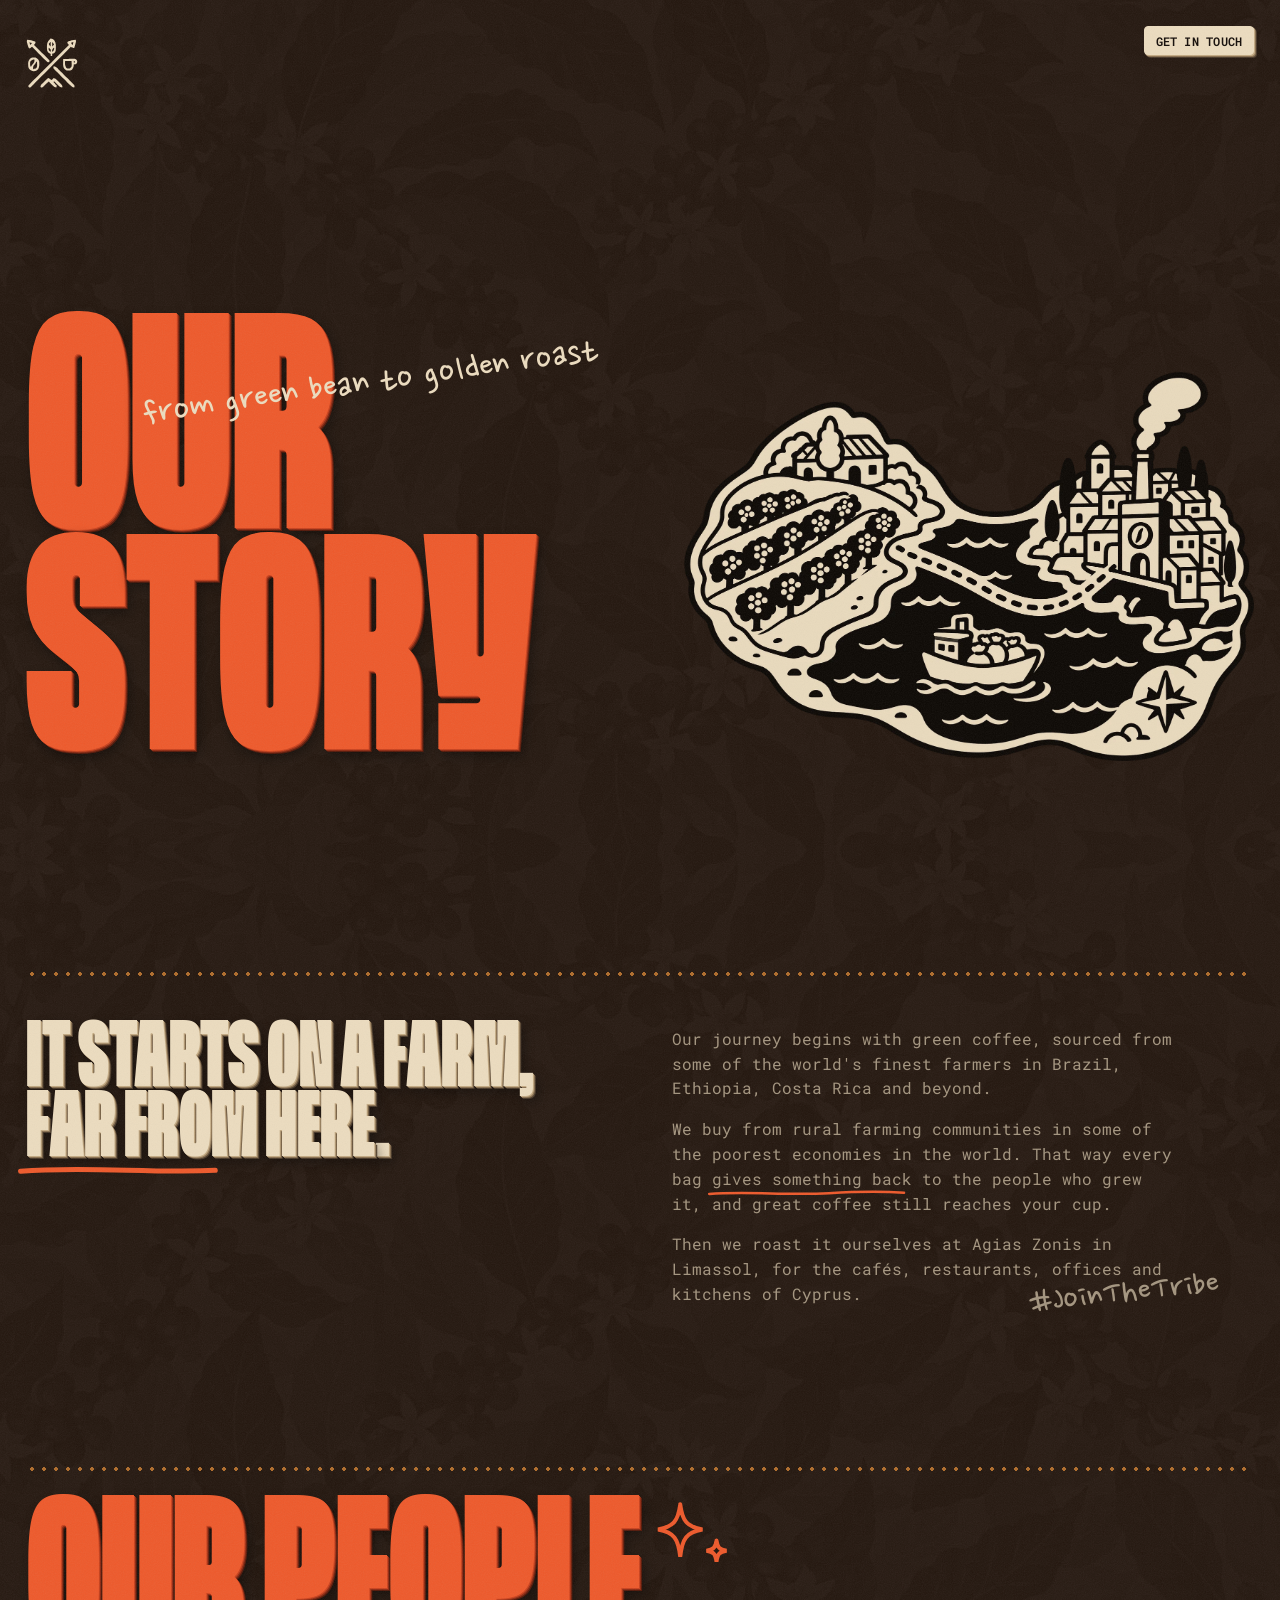
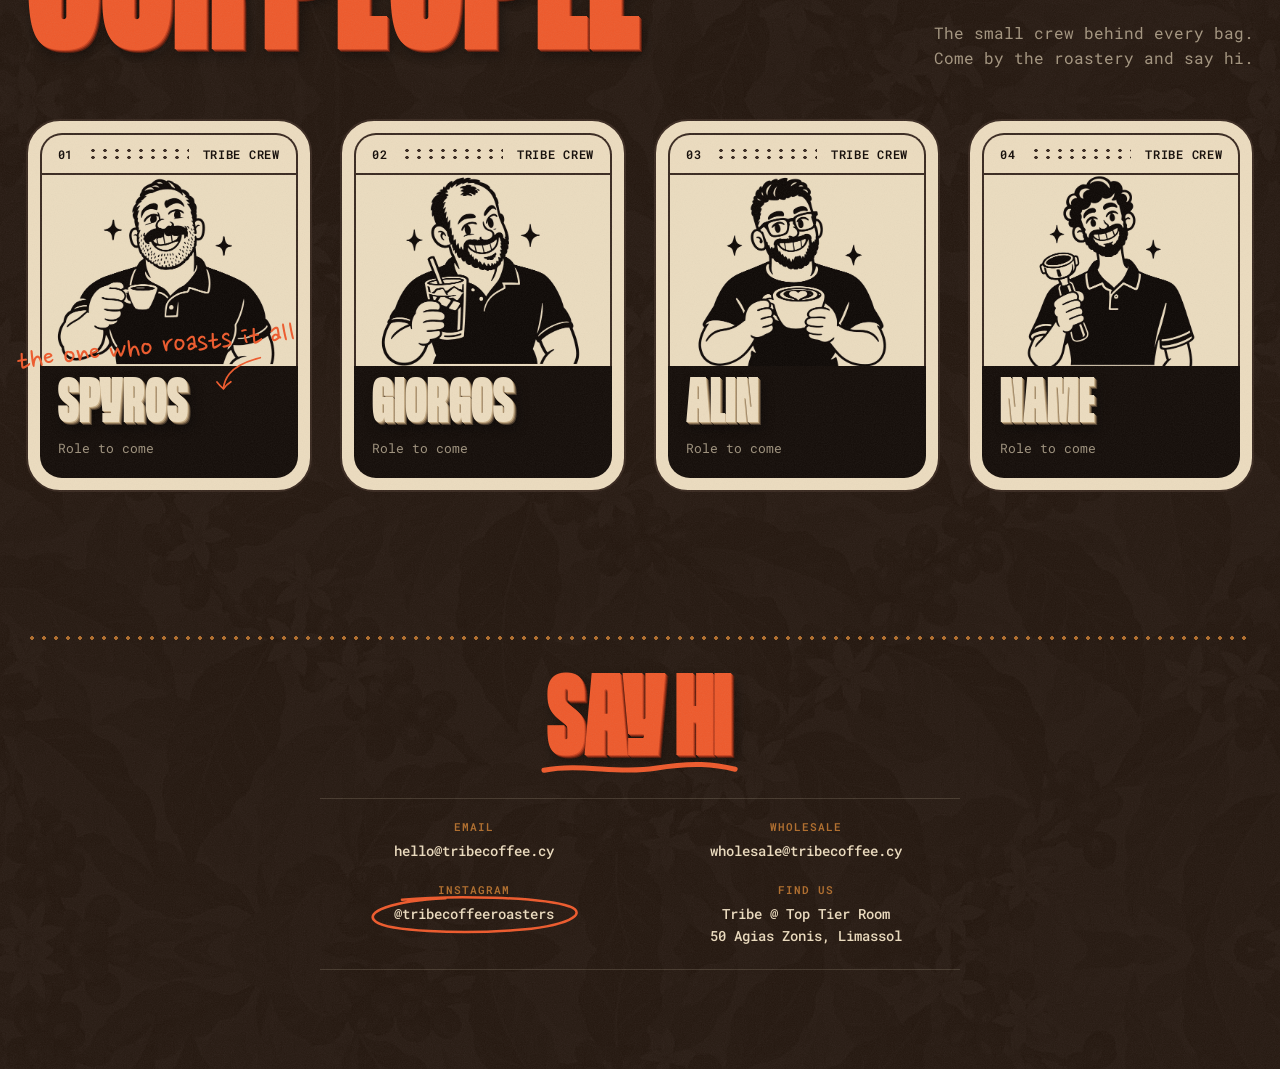
==== commit ab677eb1: "GitHub Pages preview: deploy workflow, Spektra embedded in fonts.css, noindex Co-Authored-By: Claude" ====
--- a/story.html
+++ b/story.html
@@ -6,9 +6,12 @@
   <title>Our story · Tribe Coffee Roasters</title>
   <meta name="description" content="How Tribe sources green coffee from the world's farmers and roasts it in Limassol, and the people who do it.">
   <meta name="theme-color" content="#22160f">
+  <!-- Preview: keep search engines away until the real launch -->
+  <meta name="robots" content="noindex">
   <link rel="preconnect" href="https://fonts.googleapis.com">
   <link rel="preconnect" href="https://fonts.gstatic.com" crossorigin>
   <link rel="stylesheet" href="https://fonts.googleapis.com/css2?family=Roboto+Mono:wght@400;500;600&family=Nanum+Pen+Script&display=swap">
+  <link rel="stylesheet" href="fonts.css">
   <link rel="stylesheet" href="styles.css">
   <!-- Motion runs only when wanted: off for reduced motion and for ?nomotion=1 -->
   <script>if(!/nomotion/.test(location.search)&&!matchMedia('(prefers-reduced-motion: reduce)').matches)document.documentElement.classList.add('motion')</script>
--- a/fonts.css
+++ b/fonts.css
@@ -0,0 +1,9 @@
+/* Spektra Condensed Bold (Krista Likar & Alja Herlah), web licence held by Maria.
+   Embedded here so the font file itself is not in the repo. */
+@font-face {
+  font-family: "Spektra";
+  src: url([data-uri]